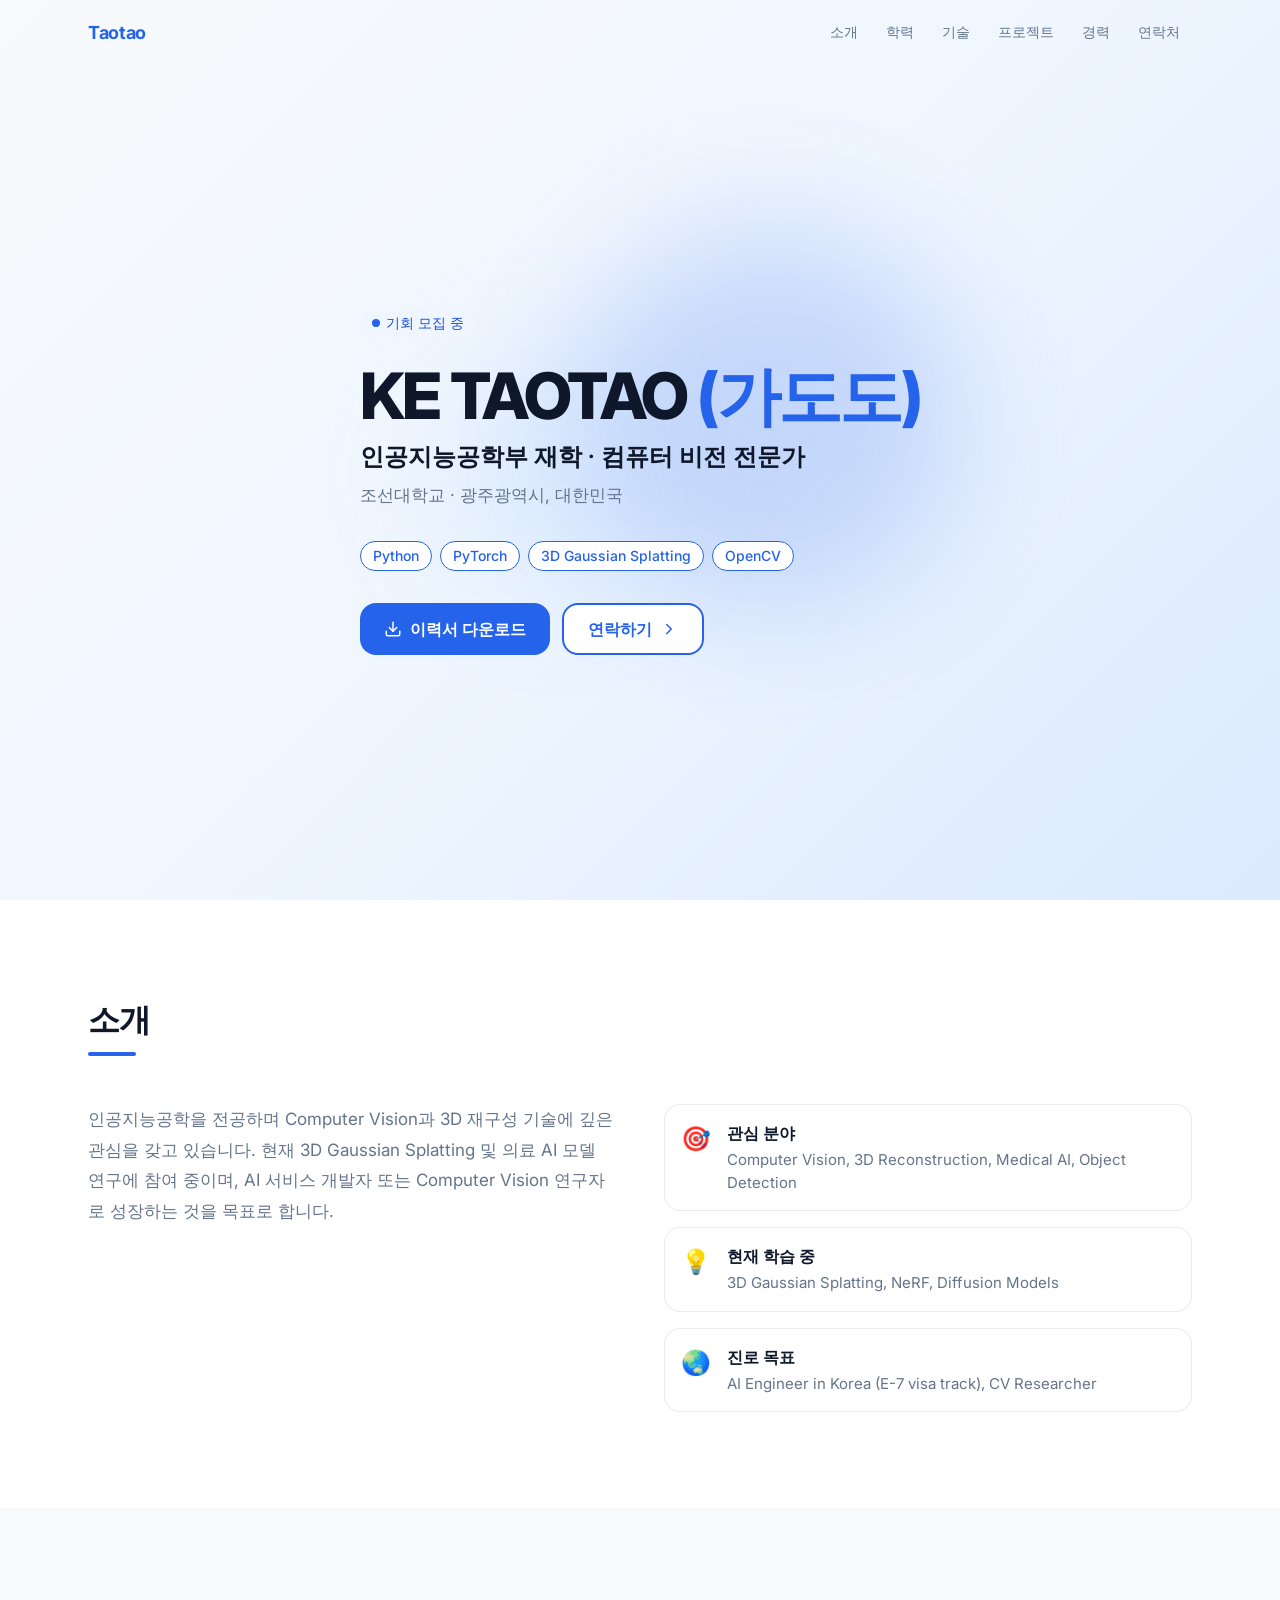
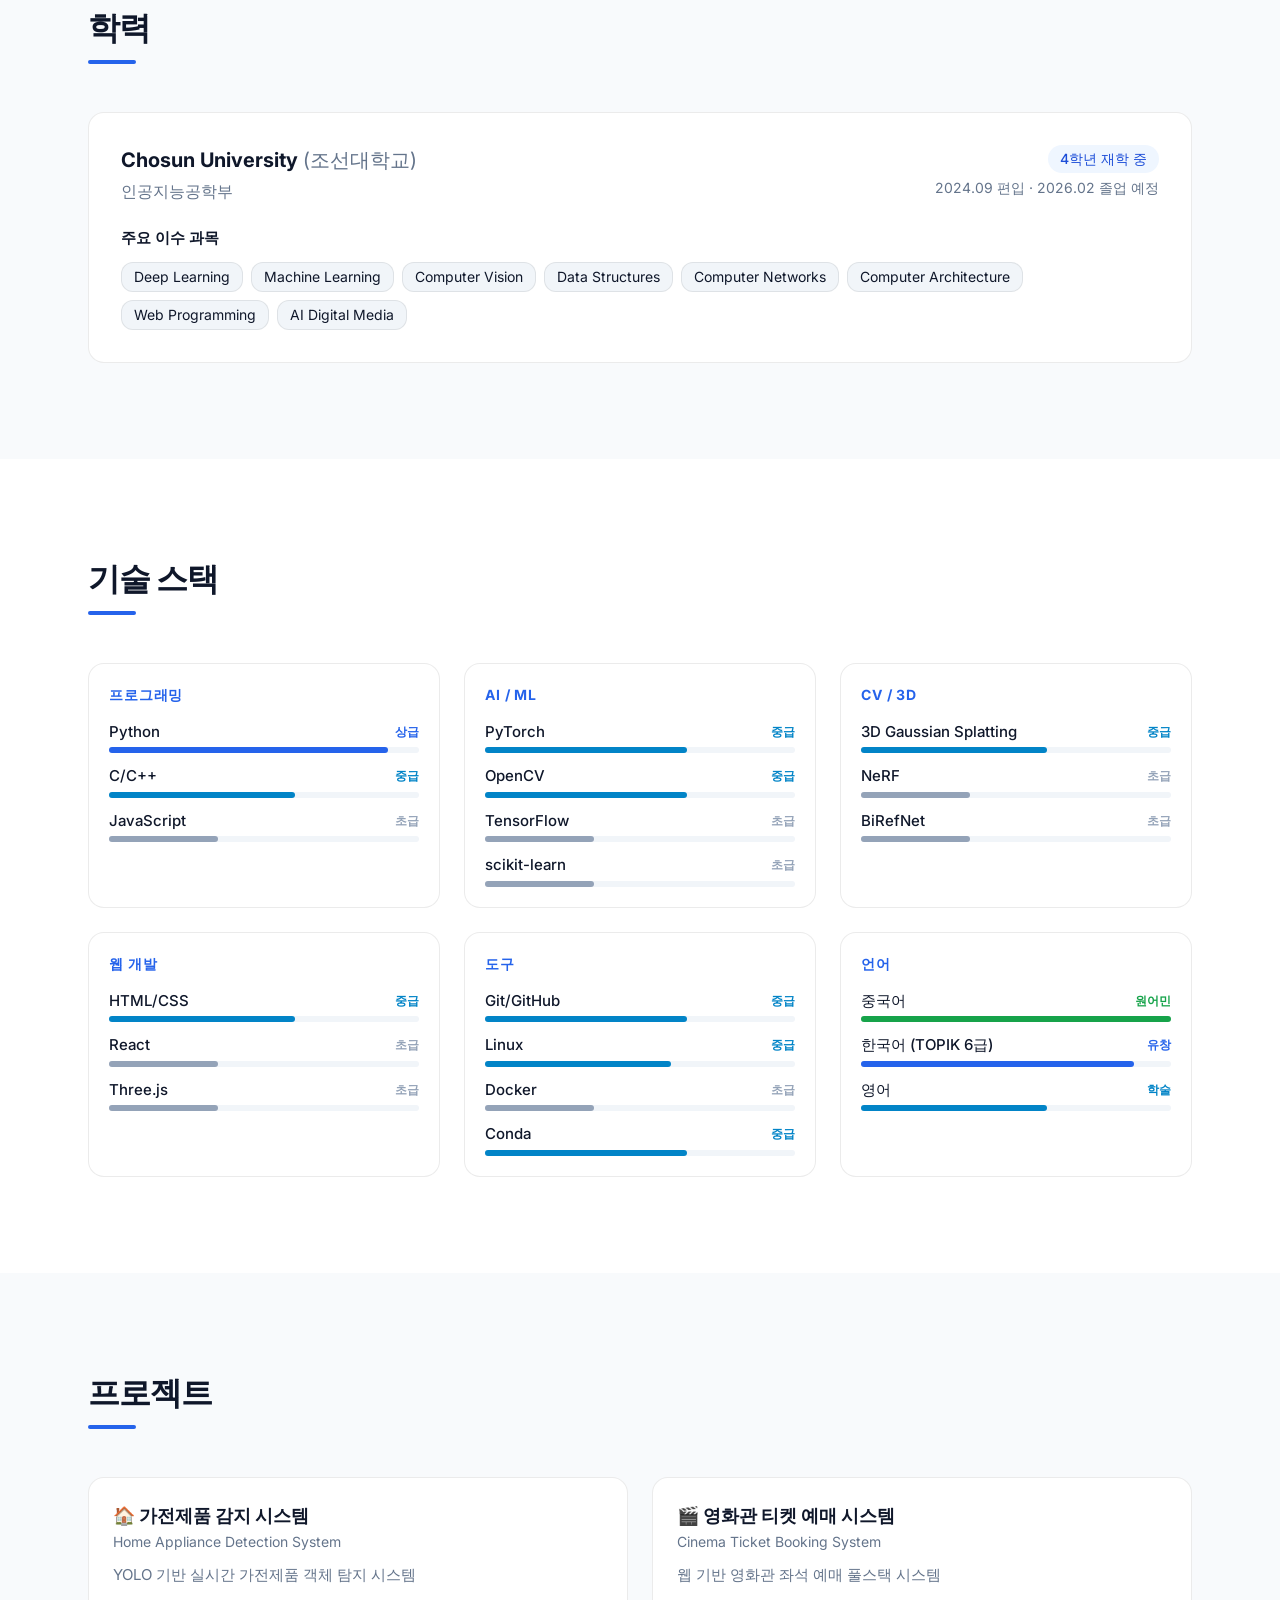
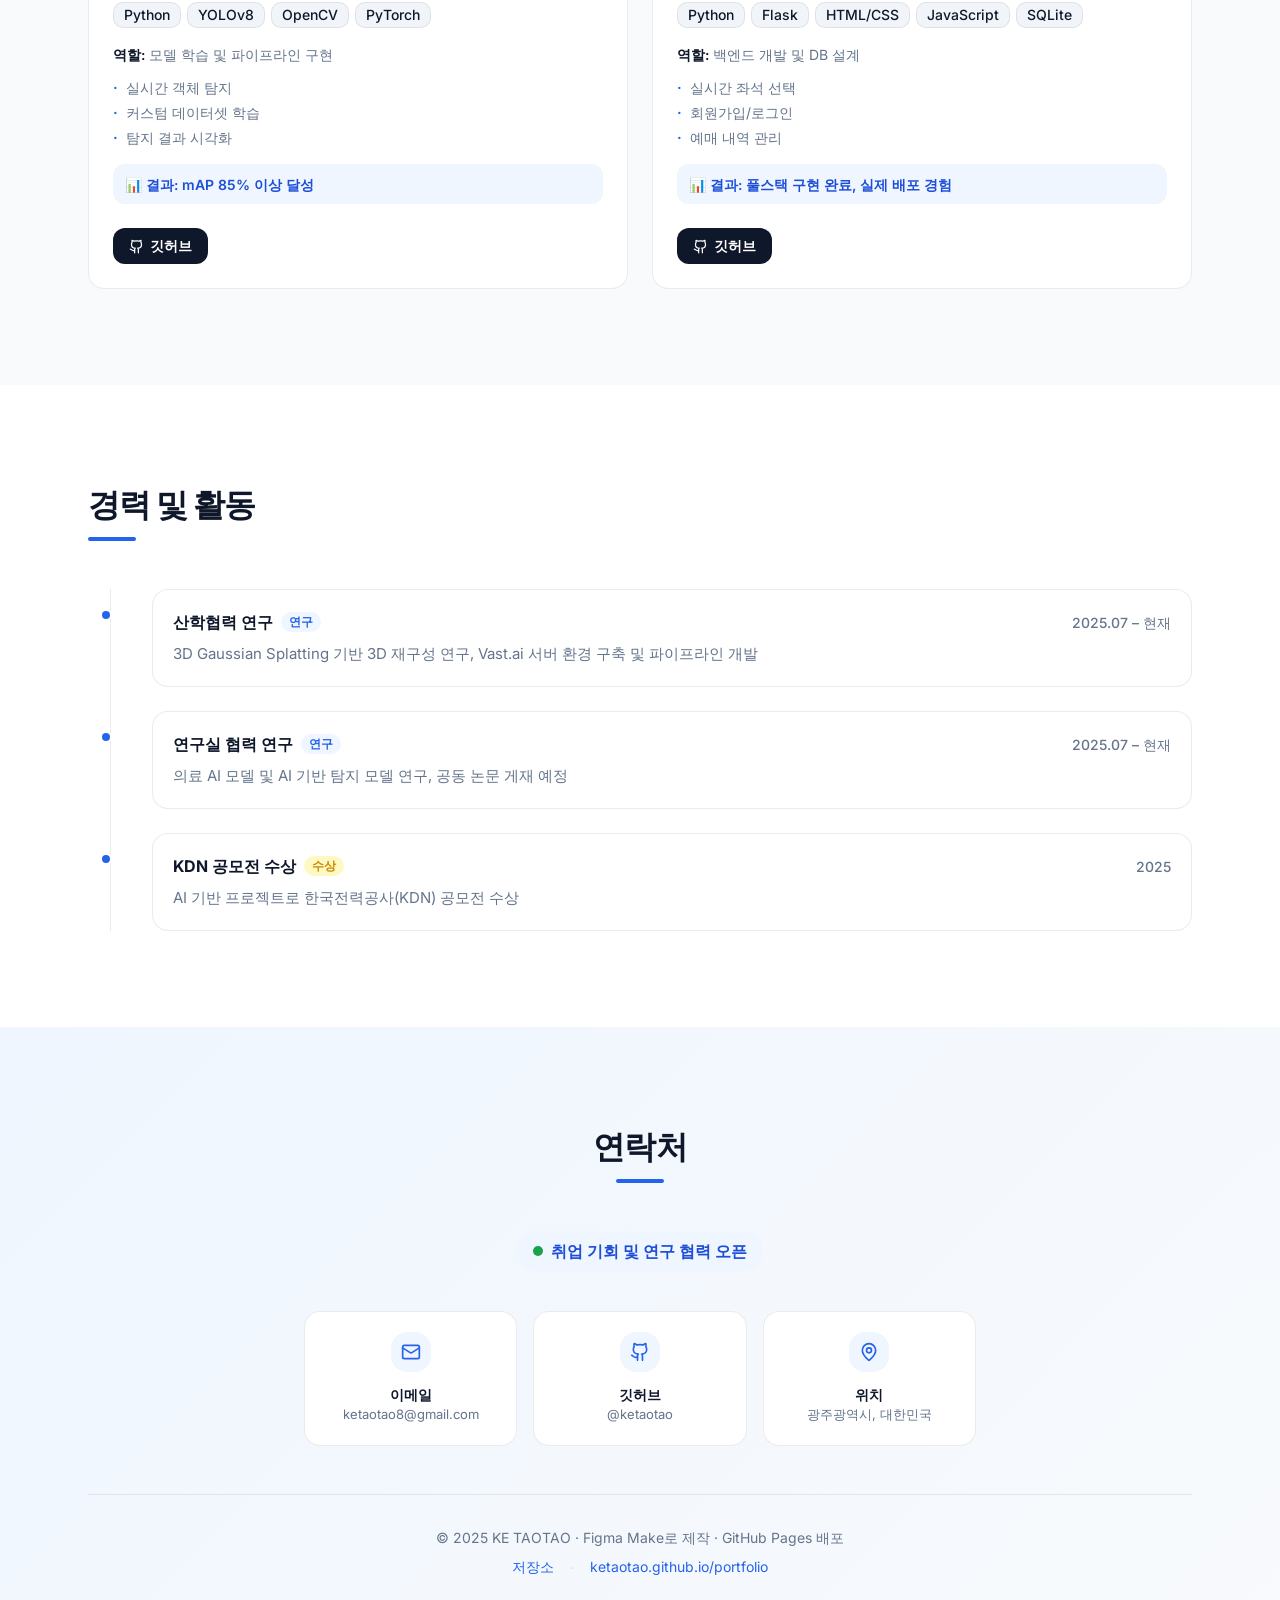
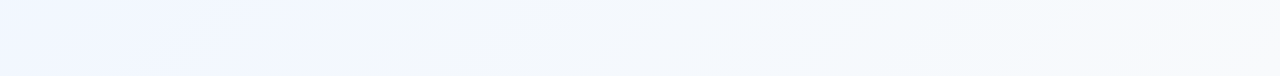
==== index.html @ 7ecfd7c4 "deploy portfolio" ====
<!DOCTYPE html>
  <html lang="en">
    <head>
      
      <meta charset="UTF-8" />
      <meta name="viewport" content="width=device-width, initial-scale=1.0" />
      <title>Personal AI/CS Portfolio Website</title>
      <meta name="description" content="Showcases an AI engineering student&#39;s skills, projects, and experience in computer vision and 3D reconstruction with a clean, modern portfolio layout." />
      <meta name="robots" content="noindex, nofollow" />
      <style>html, body { height: 100%; margin: 0; } #root { height: 100%; }</style>
      
      <script type="module" crossorigin src="/assets/index-Cp-Gc87p.js"></script>
      <link rel="stylesheet" crossorigin href="/assets/index-Dd7KmXSE.css">
    </head>

    <body>
      
      <div id="root"></div>
      
    </body>
  </html>
---- assets/index-Dd7KmXSE.css ----
@import"https://fonts.googleapis.com/css2?family=Inter:wght@300;400;500;600;700;800&display=swap";/*! tailwindcss v4.1.12 | MIT License | https://tailwindcss.com */@layer properties{@supports (((-webkit-hyphens:none)) and (not (margin-trim:inline))) or ((-moz-orient:inline) and (not (color:rgb(from red r g b)))){*,:before,:after,::backdrop{--tw-translate-x:0;--tw-translate-y:0;--tw-translate-z:0;--tw-rotate-x:initial;--tw-rotate-y:initial;--tw-rotate-z:initial;--tw-skew-x:initial;--tw-skew-y:initial;--tw-space-x-reverse:0;--tw-border-style:solid;--tw-leading:initial;--tw-font-weight:initial;--tw-tracking:initial;--tw-ordinal:initial;--tw-slashed-zero:initial;--tw-numeric-figure:initial;--tw-numeric-spacing:initial;--tw-numeric-fraction:initial;--tw-shadow:0 0 #0000;--tw-shadow-color:initial;--tw-shadow-alpha:100%;--tw-inset-shadow:0 0 #0000;--tw-inset-shadow-color:initial;--tw-inset-shadow-alpha:100%;--tw-ring-color:initial;--tw-ring-shadow:0 0 #0000;--tw-inset-ring-color:initial;--tw-inset-ring-shadow:0 0 #0000;--tw-ring-inset:initial;--tw-ring-offset-width:0px;--tw-ring-offset-color:#fff;--tw-ring-offset-shadow:0 0 #0000;--tw-outline-style:solid;--tw-blur:initial;--tw-brightness:initial;--tw-contrast:initial;--tw-grayscale:initial;--tw-hue-rotate:initial;--tw-invert:initial;--tw-opacity:initial;--tw-saturate:initial;--tw-sepia:initial;--tw-drop-shadow:initial;--tw-drop-shadow-color:initial;--tw-drop-shadow-alpha:100%;--tw-drop-shadow-size:initial;--tw-backdrop-blur:initial;--tw-backdrop-brightness:initial;--tw-backdrop-contrast:initial;--tw-backdrop-grayscale:initial;--tw-backdrop-hue-rotate:initial;--tw-backdrop-invert:initial;--tw-backdrop-opacity:initial;--tw-backdrop-saturate:initial;--tw-backdrop-sepia:initial;--tw-duration:initial;--tw-ease:initial;--tw-content:"";--tw-animation-delay:0s;--tw-animation-direction:normal;--tw-animation-duration:initial;--tw-animation-fill-mode:none;--tw-animation-iteration-count:1;--tw-enter-blur:0;--tw-enter-opacity:1;--tw-enter-rotate:0;--tw-enter-scale:1;--tw-enter-translate-x:0;--tw-enter-translate-y:0;--tw-exit-blur:0;--tw-exit-opacity:1;--tw-exit-rotate:0;--tw-exit-scale:1;--tw-exit-translate-x:0;--tw-exit-translate-y:0}}}body{font-family:Inter,system-ui,-apple-system,sans-serif}@layer theme{:root,:host{--font-sans:ui-sans-serif,system-ui,sans-serif,"Apple Color Emoji","Segoe UI Emoji","Segoe UI Symbol","Noto Color Emoji";--font-mono:ui-monospace,SFMono-Regular,Menlo,Monaco,Consolas,"Liberation Mono","Courier New",monospace;--color-gray-100:oklch(96.7% .003 264.542);--color-black:#000;--color-white:#fff;--spacing:.25rem;--container-sm:24rem;--container-lg:32rem;--container-2xl:42rem;--container-3xl:48rem;--container-6xl:72rem;--text-xs:.75rem;--text-xs--line-height:calc(1/.75);--text-sm:.875rem;--text-sm--line-height:calc(1.25/.875);--text-base:1rem;--text-base--line-height: 1.5 ;--text-lg:1.125rem;--text-lg--line-height:calc(1.75/1.125);--text-xl:1.25rem;--text-2xl:1.5rem;--text-2xl--line-height:calc(2/1.5);--font-weight-normal:400;--font-weight-medium:500;--font-weight-semibold:600;--tracking-tight:-.025em;--tracking-widest:.1em;--leading-relaxed:1.625;--radius-xs:.125rem;--radius-2xl:1rem;--ease-in-out:cubic-bezier(.4,0,.2,1);--animate-pulse:pulse 2s cubic-bezier(.4,0,.6,1)infinite;--blur-md:12px;--blur-3xl:64px;--aspect-video:16/9;--default-transition-duration:.15s;--default-transition-timing-function:cubic-bezier(.4,0,.2,1);--default-font-family:var(--font-sans);--default-mono-font-family:var(--font-mono);--color-border:var(--border)}}@layer base{*,:after,:before,::backdrop{box-sizing:border-box;border:0 solid;margin:0;padding:0}::file-selector-button{box-sizing:border-box;border:0 solid;margin:0;padding:0}html,:host{-webkit-text-size-adjust:100%;-moz-tab-size:4;tab-size:4;line-height:1.5;font-family:var(--default-font-family,ui-sans-serif,system-ui,sans-serif,"Apple Color Emoji","Segoe UI Emoji","Segoe UI Symbol","Noto Color Emoji");font-feature-settings:var(--default-font-feature-settings,normal);font-variation-settings:var(--default-font-variation-settings,normal);-webkit-tap-highlight-color:transparent}hr{height:0;color:inherit;border-top-width:1px}abbr:where([title]){-webkit-text-decoration:underline dotted;text-decoration:underline dotted}h1,h2,h3,h4,h5,h6{font-size:inherit;font-weight:inherit}a{color:inherit;-webkit-text-decoration:inherit;text-decoration:inherit}b,strong{font-weight:bolder}code,kbd,samp,pre{font-family:var(--default-mono-font-family,ui-monospace,SFMono-Regular,Menlo,Monaco,Consolas,"Liberation Mono","Courier New",monospace);font-feature-settings:var(--default-mono-font-feature-settings,normal);font-variation-settings:var(--default-mono-font-variation-settings,normal);font-size:1em}small{font-size:80%}sub,sup{vertical-align:baseline;font-size:75%;line-height:0;position:relative}sub{bottom:-.25em}sup{top:-.5em}table{text-indent:0;border-color:inherit;border-collapse:collapse}:-moz-focusring{outline:auto}progress{vertical-align:baseline}summary{display:list-item}ol,ul,menu{list-style:none}img,svg,video,canvas,audio,iframe,embed,object{vertical-align:middle;display:block}img,video{max-width:100%;height:auto}button,input,select,optgroup,textarea{font:inherit;font-feature-settings:inherit;font-variation-settings:inherit;letter-spacing:inherit;color:inherit;opacity:1;background-color:#0000;border-radius:0}::file-selector-button{font:inherit;font-feature-settings:inherit;font-variation-settings:inherit;letter-spacing:inherit;color:inherit;opacity:1;background-color:#0000;border-radius:0}:where(select:is([multiple],[size])) optgroup{font-weight:bolder}:where(select:is([multiple],[size])) optgroup option{padding-inline-start:20px}::file-selector-button{margin-inline-end:4px}::placeholder{opacity:1}@supports (not ((-webkit-appearance:-apple-pay-button))) or (contain-intrinsic-size:1px){::placeholder{color:currentColor}@supports (color:color-mix(in lab,red,red)){::placeholder{color:color-mix(in oklab,currentcolor 50%,transparent)}}}textarea{resize:vertical}::-webkit-search-decoration{-webkit-appearance:none}::-webkit-date-and-time-value{min-height:1lh;text-align:inherit}::-webkit-datetime-edit{display:inline-flex}::-webkit-datetime-edit-fields-wrapper{padding:0}::-webkit-datetime-edit{padding-block:0}::-webkit-datetime-edit-year-field{padding-block:0}::-webkit-datetime-edit-month-field{padding-block:0}::-webkit-datetime-edit-day-field{padding-block:0}::-webkit-datetime-edit-hour-field{padding-block:0}::-webkit-datetime-edit-minute-field{padding-block:0}::-webkit-datetime-edit-second-field{padding-block:0}::-webkit-datetime-edit-millisecond-field{padding-block:0}::-webkit-datetime-edit-meridiem-field{padding-block:0}::-webkit-calendar-picker-indicator{line-height:1}:-moz-ui-invalid{box-shadow:none}button,input:where([type=button],[type=reset],[type=submit]){-webkit-appearance:button;-moz-appearance:button;appearance:button}::file-selector-button{-webkit-appearance:button;-moz-appearance:button;appearance:button}::-webkit-inner-spin-button{height:auto}::-webkit-outer-spin-button{height:auto}[hidden]:where(:not([hidden=until-found])){display:none!important}*{border-color:var(--border);outline-color:var(--ring)}@supports (color:color-mix(in lab,red,red)){*{outline-color:color-mix(in oklab,var(--ring)50%,transparent)}}body{background-color:var(--background);color:var(--foreground)}html{font-size:var(--font-size);scroll-behavior:smooth}h1{font-size:var(--text-2xl);font-weight:var(--font-weight-medium);line-height:1.5}h2{font-size:var(--text-xl);font-weight:var(--font-weight-medium);line-height:1.5}h3{font-size:var(--text-lg);font-weight:var(--font-weight-medium);line-height:1.5}h4,label,button{font-size:var(--text-base);font-weight:var(--font-weight-medium);line-height:1.5}input{font-size:var(--text-base);font-weight:var(--font-weight-normal);line-height:1.5}}@layer components;@layer utilities{.\@container\/card-header{container:card-header/inline-size}.pointer-events-none{pointer-events:none}.invisible{visibility:hidden}.sr-only{clip:rect(0,0,0,0);white-space:nowrap;border-width:0;width:1px;height:1px;margin:-1px;padding:0;position:absolute;overflow:hidden}.absolute{position:absolute}.fixed{position:fixed}.relative{position:relative}.inset-0{inset:calc(var(--spacing)*0)}.inset-x-0{inset-inline:calc(var(--spacing)*0)}.inset-y-0{inset-block:calc(var(--spacing)*0)}.-top-12{top:calc(var(--spacing)*-12)}.top-0{top:calc(var(--spacing)*0)}.top-1\.5{top:calc(var(--spacing)*1.5)}.top-1\/2{top:50%}.top-1\/4{top:25%}.top-3\.5{top:calc(var(--spacing)*3.5)}.top-4{top:calc(var(--spacing)*4)}.top-5{top:calc(var(--spacing)*5)}.top-\[1px\]{top:1px}.top-\[50\%\]{top:50%}.top-\[60\%\]{top:60%}.top-full{top:100%}.-right-12{right:calc(var(--spacing)*-12)}.right-0{right:calc(var(--spacing)*0)}.right-1{right:calc(var(--spacing)*1)}.right-1\/4{right:25%}.right-2{right:calc(var(--spacing)*2)}.right-3{right:calc(var(--spacing)*3)}.right-4{right:calc(var(--spacing)*4)}.-bottom-12{bottom:calc(var(--spacing)*-12)}.bottom-0{bottom:calc(var(--spacing)*0)}.bottom-1\/3{bottom:33.3333%}.-left-12{left:calc(var(--spacing)*-12)}.left-0{left:calc(var(--spacing)*0)}.left-1{left:calc(var(--spacing)*1)}.left-1\/2{left:50%}.left-1\/3{left:33.3333%}.left-2{left:calc(var(--spacing)*2)}.left-\[50\%\]{left:50%}.isolate{isolation:isolate}.z-10{z-index:10}.z-20{z-index:20}.z-50{z-index:50}.z-\[1\]{z-index:1}.col-start-2{grid-column-start:2}.row-span-2{grid-row:span 2/span 2}.row-start-1{grid-row-start:1}.-mx-1{margin-inline:calc(var(--spacing)*-1)}.mx-2{margin-inline:calc(var(--spacing)*2)}.mx-3\.5{margin-inline:calc(var(--spacing)*3.5)}.mx-auto{margin-inline:auto}.my-0\.5{margin-block:calc(var(--spacing)*.5)}.my-1{margin-block:calc(var(--spacing)*1)}.-mt-4{margin-top:calc(var(--spacing)*-4)}.mt-0\.5{margin-top:calc(var(--spacing)*.5)}.mt-1\.5{margin-top:calc(var(--spacing)*1.5)}.mt-2{margin-top:calc(var(--spacing)*2)}.mt-4{margin-top:calc(var(--spacing)*4)}.mt-auto{margin-top:auto}.mb-1{margin-bottom:calc(var(--spacing)*1)}.mb-2{margin-bottom:calc(var(--spacing)*2)}.mb-3{margin-bottom:calc(var(--spacing)*3)}.mb-4{margin-bottom:calc(var(--spacing)*4)}.mb-6{margin-bottom:calc(var(--spacing)*6)}.mb-8{margin-bottom:calc(var(--spacing)*8)}.mb-10{margin-bottom:calc(var(--spacing)*10)}.mb-12{margin-bottom:calc(var(--spacing)*12)}.-ml-4{margin-left:calc(var(--spacing)*-4)}.ml-1{margin-left:calc(var(--spacing)*1)}.ml-auto{margin-left:auto}.line-clamp-1{-webkit-line-clamp:1;-webkit-box-orient:vertical;display:-webkit-box;overflow:hidden}.block{display:block}.flex{display:flex}.grid{display:grid}.hidden{display:none}.inline-block{display:inline-block}.inline-flex{display:inline-flex}.table{display:table}.table-caption{display:table-caption}.table-cell{display:table-cell}.table-row{display:table-row}.field-sizing-content{field-sizing:content}.aspect-square{aspect-ratio:1}.aspect-video{aspect-ratio:var(--aspect-video)}.size-2{width:calc(var(--spacing)*2);height:calc(var(--spacing)*2)}.size-2\.5{width:calc(var(--spacing)*2.5);height:calc(var(--spacing)*2.5)}.size-3{width:calc(var(--spacing)*3);height:calc(var(--spacing)*3)}.size-3\.5{width:calc(var(--spacing)*3.5);height:calc(var(--spacing)*3.5)}.size-4{width:calc(var(--spacing)*4);height:calc(var(--spacing)*4)}.size-7{width:calc(var(--spacing)*7);height:calc(var(--spacing)*7)}.size-8{width:calc(var(--spacing)*8);height:calc(var(--spacing)*8)}.size-9{width:calc(var(--spacing)*9);height:calc(var(--spacing)*9)}.size-10{width:calc(var(--spacing)*10);height:calc(var(--spacing)*10)}.size-full{width:100%;height:100%}.h-1{height:calc(var(--spacing)*1)}.h-1\.5{height:calc(var(--spacing)*1.5)}.h-2{height:calc(var(--spacing)*2)}.h-2\.5{height:calc(var(--spacing)*2.5)}.h-3{height:calc(var(--spacing)*3)}.h-4{height:calc(var(--spacing)*4)}.h-5{height:calc(var(--spacing)*5)}.h-7{height:calc(var(--spacing)*7)}.h-8{height:calc(var(--spacing)*8)}.h-9{height:calc(var(--spacing)*9)}.h-10{height:calc(var(--spacing)*10)}.h-12{height:calc(var(--spacing)*12)}.h-16{height:calc(var(--spacing)*16)}.h-64{height:calc(var(--spacing)*64)}.h-96{height:calc(var(--spacing)*96)}.h-\[1\.15rem\]{height:1.15rem}.h-\[calc\(100\%-1px\)\]{height:calc(100% - 1px)}.h-\[var\(--radix-navigation-menu-viewport-height\)\]{height:var(--radix-navigation-menu-viewport-height)}.h-\[var\(--radix-select-trigger-height\)\]{height:var(--radix-select-trigger-height)}.h-auto{height:auto}.h-full{height:100%}.h-px{height:1px}.h-svh{height:100svh}.max-h-\(--radix-context-menu-content-available-height\){max-height:var(--radix-context-menu-content-available-height)}.max-h-\(--radix-dropdown-menu-content-available-height\){max-height:var(--radix-dropdown-menu-content-available-height)}.max-h-\(--radix-select-content-available-height\){max-height:var(--radix-select-content-available-height)}.max-h-\[300px\]{max-height:300px}.min-h-0{min-height:calc(var(--spacing)*0)}.min-h-4{min-height:calc(var(--spacing)*4)}.min-h-16{min-height:calc(var(--spacing)*16)}.min-h-screen{min-height:100vh}.min-h-svh{min-height:100svh}.w-\(--sidebar-width\){width:var(--sidebar-width)}.w-0{width:calc(var(--spacing)*0)}.w-1{width:calc(var(--spacing)*1)}.w-2{width:calc(var(--spacing)*2)}.w-2\.5{width:calc(var(--spacing)*2.5)}.w-3{width:calc(var(--spacing)*3)}.w-3\/4{width:75%}.w-4{width:calc(var(--spacing)*4)}.w-5{width:calc(var(--spacing)*5)}.w-8{width:calc(var(--spacing)*8)}.w-9{width:calc(var(--spacing)*9)}.w-10{width:calc(var(--spacing)*10)}.w-12{width:calc(var(--spacing)*12)}.w-64{width:calc(var(--spacing)*64)}.w-72{width:calc(var(--spacing)*72)}.w-96{width:calc(var(--spacing)*96)}.w-\[100px\]{width:100px}.w-auto{width:auto}.w-fit{width:fit-content}.w-full{width:100%}.w-max{width:max-content}.w-px{width:1px}.max-w-\(--skeleton-width\){max-width:var(--skeleton-width)}.max-w-2xl{max-width:var(--container-2xl)}.max-w-3xl{max-width:var(--container-3xl)}.max-w-6xl{max-width:var(--container-6xl)}.max-w-\[calc\(100\%-2rem\)\]{max-width:calc(100% - 2rem)}.max-w-max{max-width:max-content}.min-w-0{min-width:calc(var(--spacing)*0)}.min-w-5{min-width:calc(var(--spacing)*5)}.min-w-8{min-width:calc(var(--spacing)*8)}.min-w-9{min-width:calc(var(--spacing)*9)}.min-w-10{min-width:calc(var(--spacing)*10)}.min-w-\[8rem\]{min-width:8rem}.min-w-\[12rem\]{min-width:12rem}.min-w-\[var\(--radix-select-trigger-width\)\]{min-width:var(--radix-select-trigger-width)}.flex-1{flex:1}.shrink-0{flex-shrink:0}.grow{flex-grow:1}.grow-0{flex-grow:0}.basis-full{flex-basis:100%}.caption-bottom{caption-side:bottom}.border-collapse{border-collapse:collapse}.origin-\(--radix-context-menu-content-transform-origin\){transform-origin:var(--radix-context-menu-content-transform-origin)}.origin-\(--radix-dropdown-menu-content-transform-origin\){transform-origin:var(--radix-dropdown-menu-content-transform-origin)}.origin-\(--radix-hover-card-content-transform-origin\){transform-origin:var(--radix-hover-card-content-transform-origin)}.origin-\(--radix-menubar-content-transform-origin\){transform-origin:var(--radix-menubar-content-transform-origin)}.origin-\(--radix-popover-content-transform-origin\){transform-origin:var(--radix-popover-content-transform-origin)}.origin-\(--radix-select-content-transform-origin\){transform-origin:var(--radix-select-content-transform-origin)}.origin-\(--radix-tooltip-content-transform-origin\){transform-origin:var(--radix-tooltip-content-transform-origin)}.-translate-x-1\/2{--tw-translate-x: -50% ;translate:var(--tw-translate-x)var(--tw-translate-y)}.-translate-x-px{--tw-translate-x:-1px;translate:var(--tw-translate-x)var(--tw-translate-y)}.translate-x-\[-50\%\]{--tw-translate-x:-50%;translate:var(--tw-translate-x)var(--tw-translate-y)}.translate-x-px{--tw-translate-x:1px;translate:var(--tw-translate-x)var(--tw-translate-y)}.-translate-y-1\/2{--tw-translate-y: -50% ;translate:var(--tw-translate-x)var(--tw-translate-y)}.translate-y-0\.5{--tw-translate-y:calc(var(--spacing)*.5);translate:var(--tw-translate-x)var(--tw-translate-y)}.translate-y-\[-50\%\]{--tw-translate-y:-50%;translate:var(--tw-translate-x)var(--tw-translate-y)}.translate-y-\[calc\(-50\%_-_2px\)\]{--tw-translate-y: calc(-50% - 2px) ;translate:var(--tw-translate-x)var(--tw-translate-y)}.rotate-45{rotate:45deg}.rotate-90{rotate:90deg}.transform{transform:var(--tw-rotate-x,)var(--tw-rotate-y,)var(--tw-rotate-z,)var(--tw-skew-x,)var(--tw-skew-y,)}.animate-caret-blink{animation:1.25s ease-out infinite caret-blink}.animate-in{animation:enter var(--tw-animation-duration,var(--tw-duration,.15s))var(--tw-ease,ease)var(--tw-animation-delay,0s)var(--tw-animation-iteration-count,1)var(--tw-animation-direction,normal)var(--tw-animation-fill-mode,none)}.animate-pulse{animation:var(--animate-pulse)}.cursor-default{cursor:default}.cursor-pointer{cursor:pointer}.touch-none{touch-action:none}.resize-none{resize:none}.scroll-my-1{scroll-margin-block:calc(var(--spacing)*1)}.scroll-py-1{scroll-padding-block:calc(var(--spacing)*1)}.list-none{list-style-type:none}.auto-rows-min{grid-auto-rows:min-content}.grid-cols-\[0_1fr\]{grid-template-columns:0 1fr}.grid-rows-\[auto_auto\]{grid-template-rows:auto auto}.flex-col{flex-direction:column}.flex-col-reverse{flex-direction:column-reverse}.flex-row{flex-direction:row}.flex-wrap{flex-wrap:wrap}.items-center{align-items:center}.items-end{align-items:flex-end}.items-start{align-items:flex-start}.items-stretch{align-items:stretch}.justify-between{justify-content:space-between}.justify-center{justify-content:center}.justify-items-start{justify-items:start}.gap-1{gap:calc(var(--spacing)*1)}.gap-1\.5{gap:calc(var(--spacing)*1.5)}.gap-2{gap:calc(var(--spacing)*2)}.gap-3{gap:calc(var(--spacing)*3)}.gap-4{gap:calc(var(--spacing)*4)}.gap-6{gap:calc(var(--spacing)*6)}.gap-12{gap:calc(var(--spacing)*12)}:where(.space-x-1>:not(:last-child)){--tw-space-x-reverse:0;margin-inline-start:calc(calc(var(--spacing)*1)*var(--tw-space-x-reverse));margin-inline-end:calc(calc(var(--spacing)*1)*calc(1 - var(--tw-space-x-reverse)))}.gap-y-0\.5{row-gap:calc(var(--spacing)*.5)}.self-start{align-self:flex-start}.justify-self-end{justify-self:flex-end}.overflow-auto{overflow:auto}.overflow-hidden{overflow:hidden}.overflow-x-auto{overflow-x:auto}.overflow-x-hidden{overflow-x:hidden}.overflow-y-auto{overflow-y:auto}.rounded-2xl{border-radius:var(--radius-2xl)}.rounded-\[2px\]{border-radius:2px}.rounded-\[4px\]{border-radius:4px}.rounded-\[inherit\]{border-radius:inherit}.rounded-full{border-radius:3.40282e38px}.rounded-lg{border-radius:var(--radius)}.rounded-md{border-radius:calc(var(--radius) - 2px)}.rounded-none{border-radius:0}.rounded-sm{border-radius:calc(var(--radius) - 4px)}.rounded-xl{border-radius:calc(var(--radius) + 4px)}.rounded-xs{border-radius:var(--radius-xs)}.rounded-tl-sm{border-top-left-radius:calc(var(--radius) - 4px)}.border{border-style:var(--tw-border-style);border-width:1px}.border-2{border-style:var(--tw-border-style);border-width:2px}.border-\[1\.5px\]{border-style:var(--tw-border-style);border-width:1.5px}.border-y{border-block-style:var(--tw-border-style);border-block-width:1px}.border-t{border-top-style:var(--tw-border-style);border-top-width:1px}.border-r{border-right-style:var(--tw-border-style);border-right-width:1px}.border-b{border-bottom-style:var(--tw-border-style);border-bottom-width:1px}.border-l{border-left-style:var(--tw-border-style);border-left-width:1px}.border-dashed{--tw-border-style:dashed;border-style:dashed}.border-\(--color-border\){border-color:var(--color-border)}.border-border,.border-border\/50{border-color:var(--border)}@supports (color:color-mix(in lab,red,red)){.border-border\/50{border-color:color-mix(in oklab,var(--border)50%,transparent)}}.border-input{border-color:var(--input)}.border-primary{border-color:var(--primary)}.border-sidebar-border{border-color:var(--sidebar-border)}.border-transparent{border-color:#0000}.border-white{border-color:var(--color-white)}.border-t-transparent{border-top-color:#0000}.border-l-transparent{border-left-color:#0000}.bg-\(--color-bg\){background-color:var(--color-bg)}.bg-accent{background-color:var(--accent)}.bg-background{background-color:var(--background)}.bg-black\/50{background-color:#00000080}@supports (color:color-mix(in lab,red,red)){.bg-black\/50{background-color:color-mix(in oklab,var(--color-black)50%,transparent)}}.bg-border{background-color:var(--border)}.bg-card{background-color:var(--card)}.bg-destructive{background-color:var(--destructive)}.bg-foreground{background-color:var(--foreground)}.bg-gray-100{background-color:var(--color-gray-100)}.bg-input-background{background-color:var(--input-background)}.bg-muted,.bg-muted\/50{background-color:var(--muted)}@supports (color:color-mix(in lab,red,red)){.bg-muted\/50{background-color:color-mix(in oklab,var(--muted)50%,transparent)}}.bg-popover{background-color:var(--popover)}.bg-primary,.bg-primary\/20{background-color:var(--primary)}@supports (color:color-mix(in lab,red,red)){.bg-primary\/20{background-color:color-mix(in oklab,var(--primary)20%,transparent)}}.bg-secondary{background-color:var(--secondary)}.bg-sidebar{background-color:var(--sidebar)}.bg-sidebar-border{background-color:var(--sidebar-border)}.bg-transparent{background-color:#0000}.bg-white{background-color:var(--color-white)}.bg-white\/95{background-color:#fffffff2}@supports (color:color-mix(in lab,red,red)){.bg-white\/95{background-color:color-mix(in oklab,var(--color-white)95%,transparent)}}.fill-current{fill:currentColor}.fill-primary{fill:var(--primary)}.p-0{padding:calc(var(--spacing)*0)}.p-1{padding:calc(var(--spacing)*1)}.p-2{padding:calc(var(--spacing)*2)}.p-3{padding:calc(var(--spacing)*3)}.p-4{padding:calc(var(--spacing)*4)}.p-5{padding:calc(var(--spacing)*5)}.p-6{padding:calc(var(--spacing)*6)}.p-8{padding:calc(var(--spacing)*8)}.p-\[3px\]{padding:3px}.p-px{padding:1px}.px-1{padding-inline:calc(var(--spacing)*1)}.px-1\.5{padding-inline:calc(var(--spacing)*1.5)}.px-2{padding-inline:calc(var(--spacing)*2)}.px-2\.5{padding-inline:calc(var(--spacing)*2.5)}.px-3{padding-inline:calc(var(--spacing)*3)}.px-4{padding-inline:calc(var(--spacing)*4)}.px-6{padding-inline:calc(var(--spacing)*6)}.py-0\.5{padding-block:calc(var(--spacing)*.5)}.py-1{padding-block:calc(var(--spacing)*1)}.py-1\.5{padding-block:calc(var(--spacing)*1.5)}.py-2{padding-block:calc(var(--spacing)*2)}.py-3{padding-block:calc(var(--spacing)*3)}.py-4{padding-block:calc(var(--spacing)*4)}.py-6{padding-block:calc(var(--spacing)*6)}.py-24{padding-block:calc(var(--spacing)*24)}.pt-0{padding-top:calc(var(--spacing)*0)}.pt-1{padding-top:calc(var(--spacing)*1)}.pt-3{padding-top:calc(var(--spacing)*3)}.pt-4{padding-top:calc(var(--spacing)*4)}.pt-6{padding-top:calc(var(--spacing)*6)}.pt-8{padding-top:calc(var(--spacing)*8)}.pt-16{padding-top:calc(var(--spacing)*16)}.pr-2{padding-right:calc(var(--spacing)*2)}.pr-2\.5{padding-right:calc(var(--spacing)*2.5)}.pr-8{padding-right:calc(var(--spacing)*8)}.pb-3{padding-bottom:calc(var(--spacing)*3)}.pb-4{padding-bottom:calc(var(--spacing)*4)}.pb-6{padding-bottom:calc(var(--spacing)*6)}.pl-2{padding-left:calc(var(--spacing)*2)}.pl-4{padding-left:calc(var(--spacing)*4)}.pl-8{padding-left:calc(var(--spacing)*8)}.text-center{text-align:center}.text-left{text-align:left}.align-middle{vertical-align:middle}.font-mono{font-family:var(--font-mono)}.text-2xl{font-size:var(--text-2xl);line-height:var(--tw-leading,var(--text-2xl--line-height))}.text-base{font-size:var(--text-base);line-height:var(--tw-leading,var(--text-base--line-height))}.text-lg{font-size:var(--text-lg);line-height:var(--tw-leading,var(--text-lg--line-height))}.text-sm{font-size:var(--text-sm);line-height:var(--tw-leading,var(--text-sm--line-height))}.text-xs{font-size:var(--text-xs);line-height:var(--tw-leading,var(--text-xs--line-height))}.text-\[0\.8rem\]{font-size:.8rem}.leading-none{--tw-leading:1;line-height:1}.font-medium{--tw-font-weight:var(--font-weight-medium);font-weight:var(--font-weight-medium)}.font-normal{--tw-font-weight:var(--font-weight-normal);font-weight:var(--font-weight-normal)}.font-semibold{--tw-font-weight:var(--font-weight-semibold);font-weight:var(--font-weight-semibold)}.tracking-tight{--tw-tracking:var(--tracking-tight);letter-spacing:var(--tracking-tight)}.tracking-widest{--tw-tracking:var(--tracking-widest);letter-spacing:var(--tracking-widest)}.text-balance{text-wrap:balance}.break-words{overflow-wrap:break-word}.whitespace-nowrap{white-space:nowrap}.text-accent-foreground{color:var(--accent-foreground)}.text-card-foreground{color:var(--card-foreground)}.text-current{color:currentColor}.text-destructive{color:var(--destructive)}.text-foreground{color:var(--foreground)}.text-muted-foreground{color:var(--muted-foreground)}.text-popover-foreground{color:var(--popover-foreground)}.text-primary{color:var(--primary)}.text-primary-foreground{color:var(--primary-foreground)}.text-secondary-foreground{color:var(--secondary-foreground)}.text-sidebar-foreground,.text-sidebar-foreground\/70{color:var(--sidebar-foreground)}@supports (color:color-mix(in lab,red,red)){.text-sidebar-foreground\/70{color:color-mix(in oklab,var(--sidebar-foreground)70%,transparent)}}.text-white{color:var(--color-white)}.uppercase{text-transform:uppercase}.tabular-nums{--tw-numeric-spacing:tabular-nums;font-variant-numeric:var(--tw-ordinal,)var(--tw-slashed-zero,)var(--tw-numeric-figure,)var(--tw-numeric-spacing,)var(--tw-numeric-fraction,)}.underline-offset-4{text-underline-offset:4px}.opacity-10{opacity:.1}.opacity-20{opacity:.2}.opacity-50{opacity:.5}.opacity-70{opacity:.7}.shadow{--tw-shadow:0 1px 3px 0 var(--tw-shadow-color,#0000001a),0 1px 2px -1px var(--tw-shadow-color,#0000001a);box-shadow:var(--tw-inset-shadow),var(--tw-inset-ring-shadow),var(--tw-ring-offset-shadow),var(--tw-ring-shadow),var(--tw-shadow)}.shadow-\[0_0_0_1px_hsl\(var\(--sidebar-border\)\)\]{--tw-shadow:0 0 0 1px var(--tw-shadow-color,hsl(var(--sidebar-border)));box-shadow:var(--tw-inset-shadow),var(--tw-inset-ring-shadow),var(--tw-ring-offset-shadow),var(--tw-ring-shadow),var(--tw-shadow)}.shadow-lg{--tw-shadow:0 10px 15px -3px var(--tw-shadow-color,#0000001a),0 4px 6px -4px var(--tw-shadow-color,#0000001a);box-shadow:var(--tw-inset-shadow),var(--tw-inset-ring-shadow),var(--tw-ring-offset-shadow),var(--tw-ring-shadow),var(--tw-shadow)}.shadow-md{--tw-shadow:0 4px 6px -1px var(--tw-shadow-color,#0000001a),0 2px 4px -2px var(--tw-shadow-color,#0000001a);box-shadow:var(--tw-inset-shadow),var(--tw-inset-ring-shadow),var(--tw-ring-offset-shadow),var(--tw-ring-shadow),var(--tw-shadow)}.shadow-none{--tw-shadow:0 0 #0000;box-shadow:var(--tw-inset-shadow),var(--tw-inset-ring-shadow),var(--tw-ring-offset-shadow),var(--tw-ring-shadow),var(--tw-shadow)}.shadow-sm{--tw-shadow:0 1px 3px 0 var(--tw-shadow-color,#0000001a),0 1px 2px -1px var(--tw-shadow-color,#0000001a);box-shadow:var(--tw-inset-shadow),var(--tw-inset-ring-shadow),var(--tw-ring-offset-shadow),var(--tw-ring-shadow),var(--tw-shadow)}.shadow-xl{--tw-shadow:0 20px 25px -5px var(--tw-shadow-color,#0000001a),0 8px 10px -6px var(--tw-shadow-color,#0000001a);box-shadow:var(--tw-inset-shadow),var(--tw-inset-ring-shadow),var(--tw-ring-offset-shadow),var(--tw-ring-shadow),var(--tw-shadow)}.shadow-xs{--tw-shadow:0 1px 2px 0 var(--tw-shadow-color,#0000000d);box-shadow:var(--tw-inset-shadow),var(--tw-inset-ring-shadow),var(--tw-ring-offset-shadow),var(--tw-ring-shadow),var(--tw-shadow)}.ring-0{--tw-ring-shadow:var(--tw-ring-inset,)0 0 0 calc(0px + var(--tw-ring-offset-width))var(--tw-ring-color,currentcolor);box-shadow:var(--tw-inset-shadow),var(--tw-inset-ring-shadow),var(--tw-ring-offset-shadow),var(--tw-ring-shadow),var(--tw-shadow)}.ring-ring\/50{--tw-ring-color:var(--ring)}@supports (color:color-mix(in lab,red,red)){.ring-ring\/50{--tw-ring-color:color-mix(in oklab,var(--ring)50%,transparent)}}.ring-sidebar-ring{--tw-ring-color:var(--sidebar-ring)}.ring-offset-background{--tw-ring-offset-color:var(--background)}.outline-hidden{--tw-outline-style:none;outline-style:none}@media(forced-colors:active){.outline-hidden{outline-offset:2px;outline:2px solid #0000}}.outline{outline-style:var(--tw-outline-style);outline-width:1px}.blur-3xl{--tw-blur:blur(var(--blur-3xl));filter:var(--tw-blur,)var(--tw-brightness,)var(--tw-contrast,)var(--tw-grayscale,)var(--tw-hue-rotate,)var(--tw-invert,)var(--tw-saturate,)var(--tw-sepia,)var(--tw-drop-shadow,)}.backdrop-blur-md{--tw-backdrop-blur:blur(var(--blur-md));-webkit-backdrop-filter:var(--tw-backdrop-blur,)var(--tw-backdrop-brightness,)var(--tw-backdrop-contrast,)var(--tw-backdrop-grayscale,)var(--tw-backdrop-hue-rotate,)var(--tw-backdrop-invert,)var(--tw-backdrop-opacity,)var(--tw-backdrop-saturate,)var(--tw-backdrop-sepia,);backdrop-filter:var(--tw-backdrop-blur,)var(--tw-backdrop-brightness,)var(--tw-backdrop-contrast,)var(--tw-backdrop-grayscale,)var(--tw-backdrop-hue-rotate,)var(--tw-backdrop-invert,)var(--tw-backdrop-opacity,)var(--tw-backdrop-saturate,)var(--tw-backdrop-sepia,)}.transition{transition-property:color,background-color,border-color,outline-color,text-decoration-color,fill,stroke,--tw-gradient-from,--tw-gradient-via,--tw-gradient-to,opacity,box-shadow,transform,translate,scale,rotate,filter,-webkit-backdrop-filter,backdrop-filter,display,visibility,content-visibility,overlay,pointer-events;transition-timing-function:var(--tw-ease,var(--default-transition-timing-function));transition-duration:var(--tw-duration,var(--default-transition-duration))}.transition-\[color\,box-shadow\]{transition-property:color,box-shadow;transition-timing-function:var(--tw-ease,var(--default-transition-timing-function));transition-duration:var(--tw-duration,var(--default-transition-duration))}.transition-\[left\,right\,width\]{transition-property:left,right,width;transition-timing-function:var(--tw-ease,var(--default-transition-timing-function));transition-duration:var(--tw-duration,var(--default-transition-duration))}.transition-\[margin\,opacity\]{transition-property:margin,opacity;transition-timing-function:var(--tw-ease,var(--default-transition-timing-function));transition-duration:var(--tw-duration,var(--default-transition-duration))}.transition-\[width\,height\,padding\]{transition-property:width,height,padding;transition-timing-function:var(--tw-ease,var(--default-transition-timing-function));transition-duration:var(--tw-duration,var(--default-transition-duration))}.transition-\[width\]{transition-property:width;transition-timing-function:var(--tw-ease,var(--default-transition-timing-function));transition-duration:var(--tw-duration,var(--default-transition-duration))}.transition-all{transition-property:all;transition-timing-function:var(--tw-ease,var(--default-transition-timing-function));transition-duration:var(--tw-duration,var(--default-transition-duration))}.transition-colors{transition-property:color,background-color,border-color,outline-color,text-decoration-color,fill,stroke,--tw-gradient-from,--tw-gradient-via,--tw-gradient-to;transition-timing-function:var(--tw-ease,var(--default-transition-timing-function));transition-duration:var(--tw-duration,var(--default-transition-duration))}.transition-opacity{transition-property:opacity;transition-timing-function:var(--tw-ease,var(--default-transition-timing-function));transition-duration:var(--tw-duration,var(--default-transition-duration))}.transition-shadow{transition-property:box-shadow;transition-timing-function:var(--tw-ease,var(--default-transition-timing-function));transition-duration:var(--tw-duration,var(--default-transition-duration))}.transition-transform{transition-property:transform,translate,scale,rotate;transition-timing-function:var(--tw-ease,var(--default-transition-timing-function));transition-duration:var(--tw-duration,var(--default-transition-duration))}.transition-none{transition-property:none}.duration-200{--tw-duration:.2s;transition-duration:.2s}.duration-300{--tw-duration:.3s;transition-duration:.3s}.duration-1000{--tw-duration:1s;transition-duration:1s}.ease-in-out{--tw-ease:var(--ease-in-out);transition-timing-function:var(--ease-in-out)}.ease-linear{--tw-ease:linear;transition-timing-function:linear}.fade-in-0{--tw-enter-opacity:0}.outline-none{--tw-outline-style:none;outline-style:none}.select-none{-webkit-user-select:none;user-select:none}.zoom-in-95{--tw-enter-scale:.95}.group-focus-within\/menu-item\:opacity-100:is(:where(.group\/menu-item):focus-within *){opacity:1}@media(hover:hover){.group-hover\/menu-item\:opacity-100:is(:where(.group\/menu-item):hover *){opacity:1}}.group-has-data-\[sidebar\=menu-action\]\/menu-item\:pr-8:is(:where(.group\/menu-item):has([data-sidebar=menu-action]) *){padding-right:calc(var(--spacing)*8)}.group-data-\[collapsible\=icon\]\:-mt-8:is(:where(.group)[data-collapsible=icon] *){margin-top:calc(var(--spacing)*-8)}.group-data-\[collapsible\=icon\]\:hidden:is(:where(.group)[data-collapsible=icon] *){display:none}.group-data-\[collapsible\=icon\]\:size-8\!:is(:where(.group)[data-collapsible=icon] *){width:calc(var(--spacing)*8)!important;height:calc(var(--spacing)*8)!important}.group-data-\[collapsible\=icon\]\:w-\(--sidebar-width-icon\):is(:where(.group)[data-collapsible=icon] *){width:var(--sidebar-width-icon)}.group-data-\[collapsible\=icon\]\:w-\[calc\(var\(--sidebar-width-icon\)\+\(--spacing\(4\)\)\)\]:is(:where(.group)[data-collapsible=icon] *){width:calc(var(--sidebar-width-icon) + (calc(var(--spacing)*4)))}.group-data-\[collapsible\=icon\]\:w-\[calc\(var\(--sidebar-width-icon\)\+\(--spacing\(4\)\)\+2px\)\]:is(:where(.group)[data-collapsible=icon] *){width:calc(var(--sidebar-width-icon) + (calc(var(--spacing)*4)) + 2px)}.group-data-\[collapsible\=icon\]\:overflow-hidden:is(:where(.group)[data-collapsible=icon] *){overflow:hidden}.group-data-\[collapsible\=icon\]\:p-0\!:is(:where(.group)[data-collapsible=icon] *){padding:calc(var(--spacing)*0)!important}.group-data-\[collapsible\=icon\]\:p-2\!:is(:where(.group)[data-collapsible=icon] *){padding:calc(var(--spacing)*2)!important}.group-data-\[collapsible\=icon\]\:opacity-0:is(:where(.group)[data-collapsible=icon] *){opacity:0}.group-data-\[collapsible\=offcanvas\]\:right-\[calc\(var\(--sidebar-width\)\*-1\)\]:is(:where(.group)[data-collapsible=offcanvas] *){right:calc(var(--sidebar-width)*-1)}.group-data-\[collapsible\=offcanvas\]\:left-\[calc\(var\(--sidebar-width\)\*-1\)\]:is(:where(.group)[data-collapsible=offcanvas] *){left:calc(var(--sidebar-width)*-1)}.group-data-\[collapsible\=offcanvas\]\:w-0:is(:where(.group)[data-collapsible=offcanvas] *){width:calc(var(--spacing)*0)}.group-data-\[collapsible\=offcanvas\]\:translate-x-0:is(:where(.group)[data-collapsible=offcanvas] *){--tw-translate-x:calc(var(--spacing)*0);translate:var(--tw-translate-x)var(--tw-translate-y)}.group-data-\[disabled\=true\]\:pointer-events-none:is(:where(.group)[data-disabled=true] *){pointer-events:none}.group-data-\[disabled\=true\]\:opacity-50:is(:where(.group)[data-disabled=true] *){opacity:.5}.group-data-\[side\=left\]\:-right-4:is(:where(.group)[data-side=left] *){right:calc(var(--spacing)*-4)}.group-data-\[side\=left\]\:border-r:is(:where(.group)[data-side=left] *){border-right-style:var(--tw-border-style);border-right-width:1px}.group-data-\[side\=right\]\:left-0:is(:where(.group)[data-side=right] *){left:calc(var(--spacing)*0)}.group-data-\[side\=right\]\:rotate-180:is(:where(.group)[data-side=right] *){rotate:180deg}.group-data-\[side\=right\]\:border-l:is(:where(.group)[data-side=right] *){border-left-style:var(--tw-border-style);border-left-width:1px}.group-data-\[state\=open\]\:rotate-180:is(:where(.group)[data-state=open] *){rotate:180deg}.group-data-\[variant\=floating\]\:rounded-lg:is(:where(.group)[data-variant=floating] *){border-radius:var(--radius)}.group-data-\[variant\=floating\]\:border:is(:where(.group)[data-variant=floating] *){border-style:var(--tw-border-style);border-width:1px}.group-data-\[variant\=floating\]\:border-sidebar-border:is(:where(.group)[data-variant=floating] *){border-color:var(--sidebar-border)}.group-data-\[variant\=floating\]\:shadow-sm:is(:where(.group)[data-variant=floating] *){--tw-shadow:0 1px 3px 0 var(--tw-shadow-color,#0000001a),0 1px 2px -1px var(--tw-shadow-color,#0000001a);box-shadow:var(--tw-inset-shadow),var(--tw-inset-ring-shadow),var(--tw-ring-offset-shadow),var(--tw-ring-shadow),var(--tw-shadow)}.group-data-\[vaul-drawer-direction\=bottom\]\/drawer-content\:block:is(:where(.group\/drawer-content)[data-vaul-drawer-direction=bottom] *){display:block}.group-data-\[viewport\=false\]\/navigation-menu\:top-full:is(:where(.group\/navigation-menu)[data-viewport=false] *){top:100%}.group-data-\[viewport\=false\]\/navigation-menu\:mt-1\.5:is(:where(.group\/navigation-menu)[data-viewport=false] *){margin-top:calc(var(--spacing)*1.5)}.group-data-\[viewport\=false\]\/navigation-menu\:overflow-hidden:is(:where(.group\/navigation-menu)[data-viewport=false] *){overflow:hidden}.group-data-\[viewport\=false\]\/navigation-menu\:rounded-md:is(:where(.group\/navigation-menu)[data-viewport=false] *){border-radius:calc(var(--radius) - 2px)}.group-data-\[viewport\=false\]\/navigation-menu\:border:is(:where(.group\/navigation-menu)[data-viewport=false] *){border-style:var(--tw-border-style);border-width:1px}.group-data-\[viewport\=false\]\/navigation-menu\:bg-popover:is(:where(.group\/navigation-menu)[data-viewport=false] *){background-color:var(--popover)}.group-data-\[viewport\=false\]\/navigation-menu\:text-popover-foreground:is(:where(.group\/navigation-menu)[data-viewport=false] *){color:var(--popover-foreground)}.group-data-\[viewport\=false\]\/navigation-menu\:shadow:is(:where(.group\/navigation-menu)[data-viewport=false] *){--tw-shadow:0 1px 3px 0 var(--tw-shadow-color,#0000001a),0 1px 2px -1px var(--tw-shadow-color,#0000001a);box-shadow:var(--tw-inset-shadow),var(--tw-inset-ring-shadow),var(--tw-ring-offset-shadow),var(--tw-ring-shadow),var(--tw-shadow)}.group-data-\[viewport\=false\]\/navigation-menu\:duration-200:is(:where(.group\/navigation-menu)[data-viewport=false] *){--tw-duration:.2s;transition-duration:.2s}@media(hover:hover){.peer-hover\/menu-button\:text-sidebar-accent-foreground:is(:where(.peer\/menu-button):hover~*){color:var(--sidebar-accent-foreground)}}.peer-disabled\:cursor-not-allowed:is(:where(.peer):disabled~*){cursor:not-allowed}.peer-disabled\:opacity-50:is(:where(.peer):disabled~*){opacity:.5}.peer-data-\[active\=true\]\/menu-button\:text-sidebar-accent-foreground:is(:where(.peer\/menu-button)[data-active=true]~*){color:var(--sidebar-accent-foreground)}.peer-data-\[size\=default\]\/menu-button\:top-1\.5:is(:where(.peer\/menu-button)[data-size=default]~*){top:calc(var(--spacing)*1.5)}.peer-data-\[size\=lg\]\/menu-button\:top-2\.5:is(:where(.peer\/menu-button)[data-size=lg]~*){top:calc(var(--spacing)*2.5)}.peer-data-\[size\=sm\]\/menu-button\:top-1:is(:where(.peer\/menu-button)[data-size=sm]~*){top:calc(var(--spacing)*1)}.selection\:bg-primary ::selection{background-color:var(--primary)}.selection\:bg-primary::selection{background-color:var(--primary)}.selection\:text-primary-foreground ::selection{color:var(--primary-foreground)}.selection\:text-primary-foreground::selection{color:var(--primary-foreground)}.file\:inline-flex::file-selector-button{display:inline-flex}.file\:h-7::file-selector-button{height:calc(var(--spacing)*7)}.file\:border-0::file-selector-button{border-style:var(--tw-border-style);border-width:0}.file\:bg-transparent::file-selector-button{background-color:#0000}.file\:text-sm::file-selector-button{font-size:var(--text-sm);line-height:var(--tw-leading,var(--text-sm--line-height))}.file\:font-medium::file-selector-button{--tw-font-weight:var(--font-weight-medium);font-weight:var(--font-weight-medium)}.file\:text-foreground::file-selector-button{color:var(--foreground)}.placeholder\:text-muted-foreground::placeholder{color:var(--muted-foreground)}.after\:absolute:after{content:var(--tw-content);position:absolute}.after\:-inset-2:after{content:var(--tw-content);inset:calc(var(--spacing)*-2)}.after\:inset-y-0:after{content:var(--tw-content);inset-block:calc(var(--spacing)*0)}.after\:left-1\/2:after{content:var(--tw-content);left:50%}.after\:w-1:after{content:var(--tw-content);width:calc(var(--spacing)*1)}.after\:w-\[2px\]:after{content:var(--tw-content);width:2px}.after\:-translate-x-1\/2:after{content:var(--tw-content);--tw-translate-x: -50% ;translate:var(--tw-translate-x)var(--tw-translate-y)}.group-data-\[collapsible\=offcanvas\]\:after\:left-full:is(:where(.group)[data-collapsible=offcanvas] *):after{content:var(--tw-content);left:100%}.first\:rounded-l-md:first-child{border-top-left-radius:calc(var(--radius) - 2px);border-bottom-left-radius:calc(var(--radius) - 2px)}.first\:border-l:first-child{border-left-style:var(--tw-border-style);border-left-width:1px}.last\:mb-0:last-child{margin-bottom:calc(var(--spacing)*0)}.last\:rounded-r-md:last-child{border-top-right-radius:calc(var(--radius) - 2px);border-bottom-right-radius:calc(var(--radius) - 2px)}.last\:border-b-0:last-child{border-bottom-style:var(--tw-border-style);border-bottom-width:0}.focus-within\:relative:focus-within{position:relative}.focus-within\:z-20:focus-within{z-index:20}@media(hover:hover){.hover\:-translate-y-0\.5:hover{--tw-translate-y:calc(var(--spacing)*-.5);translate:var(--tw-translate-x)var(--tw-translate-y)}.hover\:-translate-y-1:hover{--tw-translate-y:calc(var(--spacing)*-1);translate:var(--tw-translate-x)var(--tw-translate-y)}.hover\:bg-accent:hover{background-color:var(--accent)}.hover\:bg-destructive\/90:hover{background-color:var(--destructive)}@supports (color:color-mix(in lab,red,red)){.hover\:bg-destructive\/90:hover{background-color:color-mix(in oklab,var(--destructive)90%,transparent)}}.hover\:bg-muted:hover,.hover\:bg-muted\/50:hover{background-color:var(--muted)}@supports (color:color-mix(in lab,red,red)){.hover\:bg-muted\/50:hover{background-color:color-mix(in oklab,var(--muted)50%,transparent)}}.hover\:bg-primary:hover,.hover\:bg-primary\/90:hover{background-color:var(--primary)}@supports (color:color-mix(in lab,red,red)){.hover\:bg-primary\/90:hover{background-color:color-mix(in oklab,var(--primary)90%,transparent)}}.hover\:bg-secondary\/80:hover{background-color:var(--secondary)}@supports (color:color-mix(in lab,red,red)){.hover\:bg-secondary\/80:hover{background-color:color-mix(in oklab,var(--secondary)80%,transparent)}}.hover\:bg-sidebar-accent:hover{background-color:var(--sidebar-accent)}.hover\:text-accent-foreground:hover{color:var(--accent-foreground)}.hover\:text-foreground:hover{color:var(--foreground)}.hover\:text-muted-foreground:hover{color:var(--muted-foreground)}.hover\:text-primary-foreground:hover{color:var(--primary-foreground)}.hover\:text-sidebar-accent-foreground:hover{color:var(--sidebar-accent-foreground)}.hover\:underline:hover{text-decoration-line:underline}.hover\:opacity-100:hover{opacity:1}.hover\:shadow-\[0_0_0_1px_hsl\(var\(--sidebar-accent\)\)\]:hover{--tw-shadow:0 0 0 1px var(--tw-shadow-color,hsl(var(--sidebar-accent)));box-shadow:var(--tw-inset-shadow),var(--tw-inset-ring-shadow),var(--tw-ring-offset-shadow),var(--tw-ring-shadow),var(--tw-shadow)}.hover\:shadow-lg:hover{--tw-shadow:0 10px 15px -3px var(--tw-shadow-color,#0000001a),0 4px 6px -4px var(--tw-shadow-color,#0000001a);box-shadow:var(--tw-inset-shadow),var(--tw-inset-ring-shadow),var(--tw-ring-offset-shadow),var(--tw-ring-shadow),var(--tw-shadow)}.hover\:shadow-md:hover{--tw-shadow:0 4px 6px -1px var(--tw-shadow-color,#0000001a),0 2px 4px -2px var(--tw-shadow-color,#0000001a);box-shadow:var(--tw-inset-shadow),var(--tw-inset-ring-shadow),var(--tw-ring-offset-shadow),var(--tw-ring-shadow),var(--tw-shadow)}.hover\:ring-4:hover{--tw-ring-shadow:var(--tw-ring-inset,)0 0 0 calc(4px + var(--tw-ring-offset-width))var(--tw-ring-color,currentcolor);box-shadow:var(--tw-inset-shadow),var(--tw-inset-ring-shadow),var(--tw-ring-offset-shadow),var(--tw-ring-shadow),var(--tw-shadow)}.hover\:group-data-\[collapsible\=offcanvas\]\:bg-sidebar:hover:is(:where(.group)[data-collapsible=offcanvas] *){background-color:var(--sidebar)}.hover\:after\:bg-sidebar-border:hover:after{content:var(--tw-content);background-color:var(--sidebar-border)}}.focus\:z-10:focus{z-index:10}.focus\:bg-accent:focus{background-color:var(--accent)}.focus\:bg-primary:focus{background-color:var(--primary)}.focus\:text-accent-foreground:focus{color:var(--accent-foreground)}.focus\:text-primary-foreground:focus{color:var(--primary-foreground)}.focus\:ring-2:focus{--tw-ring-shadow:var(--tw-ring-inset,)0 0 0 calc(2px + var(--tw-ring-offset-width))var(--tw-ring-color,currentcolor);box-shadow:var(--tw-inset-shadow),var(--tw-inset-ring-shadow),var(--tw-ring-offset-shadow),var(--tw-ring-shadow),var(--tw-shadow)}.focus\:ring-ring:focus{--tw-ring-color:var(--ring)}.focus\:ring-offset-2:focus{--tw-ring-offset-width:2px;--tw-ring-offset-shadow:var(--tw-ring-inset,)0 0 0 var(--tw-ring-offset-width)var(--tw-ring-offset-color)}.focus\:outline-hidden:focus{--tw-outline-style:none;outline-style:none}@media(forced-colors:active){.focus\:outline-hidden:focus{outline-offset:2px;outline:2px solid #0000}}.focus-visible\:z-10:focus-visible{z-index:10}.focus-visible\:border-ring:focus-visible{border-color:var(--ring)}.focus-visible\:ring-1:focus-visible{--tw-ring-shadow:var(--tw-ring-inset,)0 0 0 calc(1px + var(--tw-ring-offset-width))var(--tw-ring-color,currentcolor);box-shadow:var(--tw-inset-shadow),var(--tw-inset-ring-shadow),var(--tw-ring-offset-shadow),var(--tw-ring-shadow),var(--tw-shadow)}.focus-visible\:ring-2:focus-visible{--tw-ring-shadow:var(--tw-ring-inset,)0 0 0 calc(2px + var(--tw-ring-offset-width))var(--tw-ring-color,currentcolor);box-shadow:var(--tw-inset-shadow),var(--tw-inset-ring-shadow),var(--tw-ring-offset-shadow),var(--tw-ring-shadow),var(--tw-shadow)}.focus-visible\:ring-4:focus-visible{--tw-ring-shadow:var(--tw-ring-inset,)0 0 0 calc(4px + var(--tw-ring-offset-width))var(--tw-ring-color,currentcolor);box-shadow:var(--tw-inset-shadow),var(--tw-inset-ring-shadow),var(--tw-ring-offset-shadow),var(--tw-ring-shadow),var(--tw-shadow)}.focus-visible\:ring-\[3px\]:focus-visible{--tw-ring-shadow:var(--tw-ring-inset,)0 0 0 calc(3px + var(--tw-ring-offset-width))var(--tw-ring-color,currentcolor);box-shadow:var(--tw-inset-shadow),var(--tw-inset-ring-shadow),var(--tw-ring-offset-shadow),var(--tw-ring-shadow),var(--tw-shadow)}.focus-visible\:ring-destructive\/20:focus-visible{--tw-ring-color:var(--destructive)}@supports (color:color-mix(in lab,red,red)){.focus-visible\:ring-destructive\/20:focus-visible{--tw-ring-color:color-mix(in oklab,var(--destructive)20%,transparent)}}.focus-visible\:ring-ring:focus-visible,.focus-visible\:ring-ring\/50:focus-visible{--tw-ring-color:var(--ring)}@supports (color:color-mix(in lab,red,red)){.focus-visible\:ring-ring\/50:focus-visible{--tw-ring-color:color-mix(in oklab,var(--ring)50%,transparent)}}.focus-visible\:ring-offset-1:focus-visible{--tw-ring-offset-width:1px;--tw-ring-offset-shadow:var(--tw-ring-inset,)0 0 0 var(--tw-ring-offset-width)var(--tw-ring-offset-color)}.focus-visible\:outline-hidden:focus-visible{--tw-outline-style:none;outline-style:none}@media(forced-colors:active){.focus-visible\:outline-hidden:focus-visible{outline-offset:2px;outline:2px solid #0000}}.focus-visible\:outline-1:focus-visible{outline-style:var(--tw-outline-style);outline-width:1px}.focus-visible\:outline-ring:focus-visible{outline-color:var(--ring)}.active\:bg-sidebar-accent:active{background-color:var(--sidebar-accent)}.active\:text-sidebar-accent-foreground:active{color:var(--sidebar-accent-foreground)}.disabled\:pointer-events-none:disabled{pointer-events:none}.disabled\:cursor-not-allowed:disabled{cursor:not-allowed}.disabled\:opacity-50:disabled{opacity:.5}:where([data-side=left]) .in-data-\[side\=left\]\:cursor-w-resize{cursor:w-resize}:where([data-side=right]) .in-data-\[side\=right\]\:cursor-e-resize{cursor:e-resize}.has-disabled\:opacity-50:has(:disabled){opacity:.5}.has-data-\[slot\=card-action\]\:grid-cols-\[1fr_auto\]:has([data-slot=card-action]){grid-template-columns:1fr auto}.has-data-\[variant\=inset\]\:bg-sidebar:has([data-variant=inset]){background-color:var(--sidebar)}.has-\[\>svg\]\:grid-cols-\[calc\(var\(--spacing\)\*4\)_1fr\]:has(>svg){grid-template-columns:calc(var(--spacing)*4)1fr}.has-\[\>svg\]\:gap-x-3:has(>svg){column-gap:calc(var(--spacing)*3)}.has-\[\>svg\]\:px-2\.5:has(>svg){padding-inline:calc(var(--spacing)*2.5)}.has-\[\>svg\]\:px-3:has(>svg){padding-inline:calc(var(--spacing)*3)}.has-\[\>svg\]\:px-4:has(>svg){padding-inline:calc(var(--spacing)*4)}.aria-disabled\:pointer-events-none[aria-disabled=true]{pointer-events:none}.aria-disabled\:opacity-50[aria-disabled=true]{opacity:.5}.aria-invalid\:border-destructive[aria-invalid=true]{border-color:var(--destructive)}.aria-invalid\:ring-destructive\/20[aria-invalid=true]{--tw-ring-color:var(--destructive)}@supports (color:color-mix(in lab,red,red)){.aria-invalid\:ring-destructive\/20[aria-invalid=true]{--tw-ring-color:color-mix(in oklab,var(--destructive)20%,transparent)}}.aria-selected\:bg-accent[aria-selected=true]{background-color:var(--accent)}.aria-selected\:bg-primary[aria-selected=true]{background-color:var(--primary)}.aria-selected\:text-accent-foreground[aria-selected=true]{color:var(--accent-foreground)}.aria-selected\:text-muted-foreground[aria-selected=true]{color:var(--muted-foreground)}.aria-selected\:text-primary-foreground[aria-selected=true]{color:var(--primary-foreground)}.aria-selected\:opacity-100[aria-selected=true]{opacity:1}.data-\[active\=true\]\:z-10[data-active=true]{z-index:10}.data-\[active\=true\]\:border-ring[data-active=true]{border-color:var(--ring)}.data-\[active\=true\]\:bg-accent\/50[data-active=true]{background-color:var(--accent)}@supports (color:color-mix(in lab,red,red)){.data-\[active\=true\]\:bg-accent\/50[data-active=true]{background-color:color-mix(in oklab,var(--accent)50%,transparent)}}.data-\[active\=true\]\:bg-sidebar-accent[data-active=true]{background-color:var(--sidebar-accent)}.data-\[active\=true\]\:font-medium[data-active=true]{--tw-font-weight:var(--font-weight-medium);font-weight:var(--font-weight-medium)}.data-\[active\=true\]\:text-accent-foreground[data-active=true]{color:var(--accent-foreground)}.data-\[active\=true\]\:text-sidebar-accent-foreground[data-active=true]{color:var(--sidebar-accent-foreground)}.data-\[active\=true\]\:ring-\[3px\][data-active=true]{--tw-ring-shadow:var(--tw-ring-inset,)0 0 0 calc(3px + var(--tw-ring-offset-width))var(--tw-ring-color,currentcolor);box-shadow:var(--tw-inset-shadow),var(--tw-inset-ring-shadow),var(--tw-ring-offset-shadow),var(--tw-ring-shadow),var(--tw-shadow)}.data-\[active\=true\]\:ring-ring\/50[data-active=true]{--tw-ring-color:var(--ring)}@supports (color:color-mix(in lab,red,red)){.data-\[active\=true\]\:ring-ring\/50[data-active=true]{--tw-ring-color:color-mix(in oklab,var(--ring)50%,transparent)}}@media(hover:hover){.data-\[active\=true\]\:hover\:bg-accent[data-active=true]:hover{background-color:var(--accent)}}.data-\[active\=true\]\:focus\:bg-accent[data-active=true]:focus{background-color:var(--accent)}.data-\[active\=true\]\:aria-invalid\:border-destructive[data-active=true][aria-invalid=true]{border-color:var(--destructive)}.data-\[active\=true\]\:aria-invalid\:ring-destructive\/20[data-active=true][aria-invalid=true]{--tw-ring-color:var(--destructive)}@supports (color:color-mix(in lab,red,red)){.data-\[active\=true\]\:aria-invalid\:ring-destructive\/20[data-active=true][aria-invalid=true]{--tw-ring-color:color-mix(in oklab,var(--destructive)20%,transparent)}}.data-\[disabled\]\:pointer-events-none[data-disabled]{pointer-events:none}.data-\[disabled\]\:opacity-50[data-disabled]{opacity:.5}.data-\[disabled\=true\]\:pointer-events-none[data-disabled=true]{pointer-events:none}.data-\[disabled\=true\]\:opacity-50[data-disabled=true]{opacity:.5}.data-\[error\=true\]\:text-destructive[data-error=true]{color:var(--destructive)}.data-\[inset\]\:pl-8[data-inset]{padding-left:calc(var(--spacing)*8)}.data-\[motion\=from-end\]\:slide-in-from-right-52[data-motion=from-end]{--tw-enter-translate-x:calc(var(--spacing)*52)}.data-\[motion\=from-start\]\:slide-in-from-left-52[data-motion=from-start]{--tw-enter-translate-x:calc(var(--spacing)*52*-1)}.data-\[motion\=to-end\]\:slide-out-to-right-52[data-motion=to-end]{--tw-exit-translate-x:calc(var(--spacing)*52)}.data-\[motion\=to-start\]\:slide-out-to-left-52[data-motion=to-start]{--tw-exit-translate-x:calc(var(--spacing)*52*-1)}.data-\[motion\^\=from-\]\:animate-in[data-motion^=from-]{animation:enter var(--tw-animation-duration,var(--tw-duration,.15s))var(--tw-ease,ease)var(--tw-animation-delay,0s)var(--tw-animation-iteration-count,1)var(--tw-animation-direction,normal)var(--tw-animation-fill-mode,none)}.data-\[motion\^\=from-\]\:fade-in[data-motion^=from-]{--tw-enter-opacity:0}.data-\[motion\^\=to-\]\:animate-out[data-motion^=to-]{animation:exit var(--tw-animation-duration,var(--tw-duration,.15s))var(--tw-ease,ease)var(--tw-animation-delay,0s)var(--tw-animation-iteration-count,1)var(--tw-animation-direction,normal)var(--tw-animation-fill-mode,none)}.data-\[motion\^\=to-\]\:fade-out[data-motion^=to-]{--tw-exit-opacity:0}.data-\[orientation\=horizontal\]\:h-4[data-orientation=horizontal]{height:calc(var(--spacing)*4)}.data-\[orientation\=horizontal\]\:h-full[data-orientation=horizontal]{height:100%}.data-\[orientation\=horizontal\]\:h-px[data-orientation=horizontal]{height:1px}.data-\[orientation\=horizontal\]\:w-full[data-orientation=horizontal]{width:100%}.data-\[orientation\=vertical\]\:h-full[data-orientation=vertical]{height:100%}.data-\[orientation\=vertical\]\:min-h-44[data-orientation=vertical]{min-height:calc(var(--spacing)*44)}.data-\[orientation\=vertical\]\:w-1\.5[data-orientation=vertical]{width:calc(var(--spacing)*1.5)}.data-\[orientation\=vertical\]\:w-auto[data-orientation=vertical]{width:auto}.data-\[orientation\=vertical\]\:w-full[data-orientation=vertical]{width:100%}.data-\[orientation\=vertical\]\:w-px[data-orientation=vertical]{width:1px}.data-\[orientation\=vertical\]\:flex-col[data-orientation=vertical]{flex-direction:column}.data-\[panel-group-direction\=vertical\]\:h-px[data-panel-group-direction=vertical]{height:1px}.data-\[panel-group-direction\=vertical\]\:w-full[data-panel-group-direction=vertical]{width:100%}.data-\[panel-group-direction\=vertical\]\:flex-col[data-panel-group-direction=vertical]{flex-direction:column}.data-\[panel-group-direction\=vertical\]\:after\:left-0[data-panel-group-direction=vertical]:after{content:var(--tw-content);left:calc(var(--spacing)*0)}.data-\[panel-group-direction\=vertical\]\:after\:h-1[data-panel-group-direction=vertical]:after{content:var(--tw-content);height:calc(var(--spacing)*1)}.data-\[panel-group-direction\=vertical\]\:after\:w-full[data-panel-group-direction=vertical]:after{content:var(--tw-content);width:100%}.data-\[panel-group-direction\=vertical\]\:after\:translate-x-0[data-panel-group-direction=vertical]:after{content:var(--tw-content);--tw-translate-x:calc(var(--spacing)*0);translate:var(--tw-translate-x)var(--tw-translate-y)}.data-\[panel-group-direction\=vertical\]\:after\:-translate-y-1\/2[data-panel-group-direction=vertical]:after{content:var(--tw-content);--tw-translate-y: -50% ;translate:var(--tw-translate-x)var(--tw-translate-y)}.data-\[placeholder\]\:text-muted-foreground[data-placeholder]{color:var(--muted-foreground)}.data-\[selected\=true\]\:bg-accent[data-selected=true]{background-color:var(--accent)}.data-\[selected\=true\]\:text-accent-foreground[data-selected=true]{color:var(--accent-foreground)}.data-\[side\=bottom\]\:translate-y-1[data-side=bottom]{--tw-translate-y:calc(var(--spacing)*1);translate:var(--tw-translate-x)var(--tw-translate-y)}.data-\[side\=bottom\]\:slide-in-from-top-2[data-side=bottom]{--tw-enter-translate-y:calc(var(--spacing)*2*-1)}.data-\[side\=left\]\:-translate-x-1[data-side=left]{--tw-translate-x:calc(var(--spacing)*-1);translate:var(--tw-translate-x)var(--tw-translate-y)}.data-\[side\=left\]\:slide-in-from-right-2[data-side=left]{--tw-enter-translate-x:calc(var(--spacing)*2)}.data-\[side\=right\]\:translate-x-1[data-side=right]{--tw-translate-x:calc(var(--spacing)*1);translate:var(--tw-translate-x)var(--tw-translate-y)}.data-\[side\=right\]\:slide-in-from-left-2[data-side=right]{--tw-enter-translate-x:calc(var(--spacing)*2*-1)}.data-\[side\=top\]\:-translate-y-1[data-side=top]{--tw-translate-y:calc(var(--spacing)*-1);translate:var(--tw-translate-x)var(--tw-translate-y)}.data-\[side\=top\]\:slide-in-from-bottom-2[data-side=top]{--tw-enter-translate-y:calc(var(--spacing)*2)}.data-\[size\=default\]\:h-9[data-size=default]{height:calc(var(--spacing)*9)}.data-\[size\=sm\]\:h-8[data-size=sm]{height:calc(var(--spacing)*8)}:is(.\*\:data-\[slot\=alert-description\]\:text-destructive\/90>*)[data-slot=alert-description]{color:var(--destructive)}@supports (color:color-mix(in lab,red,red)){:is(.\*\:data-\[slot\=alert-description\]\:text-destructive\/90>*)[data-slot=alert-description]{color:color-mix(in oklab,var(--destructive)90%,transparent)}}:is(.\*\*\:data-\[slot\=command-input-wrapper\]\:h-12 *)[data-slot=command-input-wrapper]{height:calc(var(--spacing)*12)}:is(.\*\*\:data-\[slot\=navigation-menu-link\]\:focus\:ring-0 *)[data-slot=navigation-menu-link]:focus{--tw-ring-shadow:var(--tw-ring-inset,)0 0 0 calc(0px + var(--tw-ring-offset-width))var(--tw-ring-color,currentcolor);box-shadow:var(--tw-inset-shadow),var(--tw-inset-ring-shadow),var(--tw-ring-offset-shadow),var(--tw-ring-shadow),var(--tw-shadow)}:is(.\*\*\:data-\[slot\=navigation-menu-link\]\:focus\:outline-none *)[data-slot=navigation-menu-link]:focus{--tw-outline-style:none;outline-style:none}:is(.\*\:data-\[slot\=select-value\]\:line-clamp-1>*)[data-slot=select-value]{-webkit-line-clamp:1;-webkit-box-orient:vertical;display:-webkit-box;overflow:hidden}:is(.\*\:data-\[slot\=select-value\]\:flex>*)[data-slot=select-value]{display:flex}:is(.\*\:data-\[slot\=select-value\]\:items-center>*)[data-slot=select-value]{align-items:center}:is(.\*\:data-\[slot\=select-value\]\:gap-2>*)[data-slot=select-value]{gap:calc(var(--spacing)*2)}.data-\[state\=active\]\:bg-card[data-state=active]{background-color:var(--card)}.data-\[state\=checked\]\:translate-x-\[calc\(100\%-2px\)\][data-state=checked]{--tw-translate-x: calc(100% - 2px) ;translate:var(--tw-translate-x)var(--tw-translate-y)}.data-\[state\=checked\]\:border-primary[data-state=checked]{border-color:var(--primary)}.data-\[state\=checked\]\:bg-primary[data-state=checked]{background-color:var(--primary)}.data-\[state\=checked\]\:text-primary-foreground[data-state=checked]{color:var(--primary-foreground)}.data-\[state\=closed\]\:animate-accordion-up[data-state=closed]{animation:accordion-up var(--tw-animation-duration,var(--tw-duration,.2s))var(--tw-ease,ease-out)var(--tw-animation-delay,0s)var(--tw-animation-iteration-count,1)var(--tw-animation-direction,normal)var(--tw-animation-fill-mode,none)}.data-\[state\=closed\]\:animate-out[data-state=closed]{animation:exit var(--tw-animation-duration,var(--tw-duration,.15s))var(--tw-ease,ease)var(--tw-animation-delay,0s)var(--tw-animation-iteration-count,1)var(--tw-animation-direction,normal)var(--tw-animation-fill-mode,none)}.data-\[state\=closed\]\:duration-300[data-state=closed]{--tw-duration:.3s;transition-duration:.3s}.data-\[state\=closed\]\:fade-out-0[data-state=closed]{--tw-exit-opacity:0}.data-\[state\=closed\]\:zoom-out-95[data-state=closed]{--tw-exit-scale:.95}.data-\[state\=closed\]\:slide-out-to-bottom[data-state=closed]{--tw-exit-translate-y:100%}.data-\[state\=closed\]\:slide-out-to-left[data-state=closed]{--tw-exit-translate-x:-100%}.data-\[state\=closed\]\:slide-out-to-right[data-state=closed]{--tw-exit-translate-x:100%}.data-\[state\=closed\]\:slide-out-to-top[data-state=closed]{--tw-exit-translate-y:-100%}.group-data-\[viewport\=false\]\/navigation-menu\:data-\[state\=closed\]\:animate-out:is(:where(.group\/navigation-menu)[data-viewport=false] *)[data-state=closed]{animation:exit var(--tw-animation-duration,var(--tw-duration,.15s))var(--tw-ease,ease)var(--tw-animation-delay,0s)var(--tw-animation-iteration-count,1)var(--tw-animation-direction,normal)var(--tw-animation-fill-mode,none)}.group-data-\[viewport\=false\]\/navigation-menu\:data-\[state\=closed\]\:fade-out-0:is(:where(.group\/navigation-menu)[data-viewport=false] *)[data-state=closed]{--tw-exit-opacity:0}.group-data-\[viewport\=false\]\/navigation-menu\:data-\[state\=closed\]\:zoom-out-95:is(:where(.group\/navigation-menu)[data-viewport=false] *)[data-state=closed]{--tw-exit-scale:.95}.data-\[state\=hidden\]\:animate-out[data-state=hidden]{animation:exit var(--tw-animation-duration,var(--tw-duration,.15s))var(--tw-ease,ease)var(--tw-animation-delay,0s)var(--tw-animation-iteration-count,1)var(--tw-animation-direction,normal)var(--tw-animation-fill-mode,none)}.data-\[state\=hidden\]\:fade-out[data-state=hidden]{--tw-exit-opacity:0}.data-\[state\=on\]\:bg-accent[data-state=on]{background-color:var(--accent)}.data-\[state\=on\]\:text-accent-foreground[data-state=on]{color:var(--accent-foreground)}.data-\[state\=open\]\:animate-accordion-down[data-state=open]{animation:accordion-down var(--tw-animation-duration,var(--tw-duration,.2s))var(--tw-ease,ease-out)var(--tw-animation-delay,0s)var(--tw-animation-iteration-count,1)var(--tw-animation-direction,normal)var(--tw-animation-fill-mode,none)}.data-\[state\=open\]\:animate-in[data-state=open]{animation:enter var(--tw-animation-duration,var(--tw-duration,.15s))var(--tw-ease,ease)var(--tw-animation-delay,0s)var(--tw-animation-iteration-count,1)var(--tw-animation-direction,normal)var(--tw-animation-fill-mode,none)}.data-\[state\=open\]\:bg-accent[data-state=open],.data-\[state\=open\]\:bg-accent\/50[data-state=open]{background-color:var(--accent)}@supports (color:color-mix(in lab,red,red)){.data-\[state\=open\]\:bg-accent\/50[data-state=open]{background-color:color-mix(in oklab,var(--accent)50%,transparent)}}.data-\[state\=open\]\:bg-secondary[data-state=open]{background-color:var(--secondary)}.data-\[state\=open\]\:text-accent-foreground[data-state=open]{color:var(--accent-foreground)}.data-\[state\=open\]\:text-muted-foreground[data-state=open]{color:var(--muted-foreground)}.data-\[state\=open\]\:opacity-100[data-state=open]{opacity:1}.data-\[state\=open\]\:duration-500[data-state=open]{--tw-duration:.5s;transition-duration:.5s}.data-\[state\=open\]\:fade-in-0[data-state=open]{--tw-enter-opacity:0}.data-\[state\=open\]\:zoom-in-90[data-state=open]{--tw-enter-scale:.9}.data-\[state\=open\]\:zoom-in-95[data-state=open]{--tw-enter-scale:.95}.data-\[state\=open\]\:slide-in-from-bottom[data-state=open]{--tw-enter-translate-y:100%}.data-\[state\=open\]\:slide-in-from-left[data-state=open]{--tw-enter-translate-x:-100%}.data-\[state\=open\]\:slide-in-from-right[data-state=open]{--tw-enter-translate-x:100%}.data-\[state\=open\]\:slide-in-from-top[data-state=open]{--tw-enter-translate-y:-100%}.group-data-\[viewport\=false\]\/navigation-menu\:data-\[state\=open\]\:animate-in:is(:where(.group\/navigation-menu)[data-viewport=false] *)[data-state=open]{animation:enter var(--tw-animation-duration,var(--tw-duration,.15s))var(--tw-ease,ease)var(--tw-animation-delay,0s)var(--tw-animation-iteration-count,1)var(--tw-animation-direction,normal)var(--tw-animation-fill-mode,none)}.group-data-\[viewport\=false\]\/navigation-menu\:data-\[state\=open\]\:fade-in-0:is(:where(.group\/navigation-menu)[data-viewport=false] *)[data-state=open]{--tw-enter-opacity:0}.group-data-\[viewport\=false\]\/navigation-menu\:data-\[state\=open\]\:zoom-in-95:is(:where(.group\/navigation-menu)[data-viewport=false] *)[data-state=open]{--tw-enter-scale:.95}@media(hover:hover){.data-\[state\=open\]\:hover\:bg-accent[data-state=open]:hover{background-color:var(--accent)}.data-\[state\=open\]\:hover\:bg-sidebar-accent[data-state=open]:hover{background-color:var(--sidebar-accent)}.data-\[state\=open\]\:hover\:text-sidebar-accent-foreground[data-state=open]:hover{color:var(--sidebar-accent-foreground)}}.data-\[state\=open\]\:focus\:bg-accent[data-state=open]:focus{background-color:var(--accent)}.data-\[state\=selected\]\:bg-muted[data-state=selected]{background-color:var(--muted)}.data-\[state\=unchecked\]\:translate-x-0[data-state=unchecked]{--tw-translate-x:calc(var(--spacing)*0);translate:var(--tw-translate-x)var(--tw-translate-y)}.data-\[state\=unchecked\]\:bg-switch-background[data-state=unchecked]{background-color:var(--switch-background)}.data-\[state\=visible\]\:animate-in[data-state=visible]{animation:enter var(--tw-animation-duration,var(--tw-duration,.15s))var(--tw-ease,ease)var(--tw-animation-delay,0s)var(--tw-animation-iteration-count,1)var(--tw-animation-direction,normal)var(--tw-animation-fill-mode,none)}.data-\[state\=visible\]\:fade-in[data-state=visible]{--tw-enter-opacity:0}.data-\[variant\=destructive\]\:text-destructive[data-variant=destructive]{color:var(--destructive)}.data-\[variant\=destructive\]\:focus\:bg-destructive\/10[data-variant=destructive]:focus{background-color:var(--destructive)}@supports (color:color-mix(in lab,red,red)){.data-\[variant\=destructive\]\:focus\:bg-destructive\/10[data-variant=destructive]:focus{background-color:color-mix(in oklab,var(--destructive)10%,transparent)}}.data-\[variant\=destructive\]\:focus\:text-destructive[data-variant=destructive]:focus{color:var(--destructive)}.data-\[variant\=outline\]\:border-l-0[data-variant=outline]{border-left-style:var(--tw-border-style);border-left-width:0}.data-\[variant\=outline\]\:shadow-xs[data-variant=outline]{--tw-shadow:0 1px 2px 0 var(--tw-shadow-color,#0000000d);box-shadow:var(--tw-inset-shadow),var(--tw-inset-ring-shadow),var(--tw-ring-offset-shadow),var(--tw-ring-shadow),var(--tw-shadow)}.data-\[variant\=outline\]\:first\:border-l[data-variant=outline]:first-child{border-left-style:var(--tw-border-style);border-left-width:1px}.data-\[vaul-drawer-direction\=bottom\]\:inset-x-0[data-vaul-drawer-direction=bottom]{inset-inline:calc(var(--spacing)*0)}.data-\[vaul-drawer-direction\=bottom\]\:bottom-0[data-vaul-drawer-direction=bottom]{bottom:calc(var(--spacing)*0)}.data-\[vaul-drawer-direction\=bottom\]\:mt-24[data-vaul-drawer-direction=bottom]{margin-top:calc(var(--spacing)*24)}.data-\[vaul-drawer-direction\=bottom\]\:max-h-\[80vh\][data-vaul-drawer-direction=bottom]{max-height:80vh}.data-\[vaul-drawer-direction\=bottom\]\:rounded-t-lg[data-vaul-drawer-direction=bottom]{border-top-left-radius:var(--radius);border-top-right-radius:var(--radius)}.data-\[vaul-drawer-direction\=bottom\]\:border-t[data-vaul-drawer-direction=bottom]{border-top-style:var(--tw-border-style);border-top-width:1px}.data-\[vaul-drawer-direction\=left\]\:inset-y-0[data-vaul-drawer-direction=left]{inset-block:calc(var(--spacing)*0)}.data-\[vaul-drawer-direction\=left\]\:left-0[data-vaul-drawer-direction=left]{left:calc(var(--spacing)*0)}.data-\[vaul-drawer-direction\=left\]\:w-3\/4[data-vaul-drawer-direction=left]{width:75%}.data-\[vaul-drawer-direction\=left\]\:border-r[data-vaul-drawer-direction=left]{border-right-style:var(--tw-border-style);border-right-width:1px}.data-\[vaul-drawer-direction\=right\]\:inset-y-0[data-vaul-drawer-direction=right]{inset-block:calc(var(--spacing)*0)}.data-\[vaul-drawer-direction\=right\]\:right-0[data-vaul-drawer-direction=right]{right:calc(var(--spacing)*0)}.data-\[vaul-drawer-direction\=right\]\:w-3\/4[data-vaul-drawer-direction=right]{width:75%}.data-\[vaul-drawer-direction\=right\]\:border-l[data-vaul-drawer-direction=right]{border-left-style:var(--tw-border-style);border-left-width:1px}.data-\[vaul-drawer-direction\=top\]\:inset-x-0[data-vaul-drawer-direction=top]{inset-inline:calc(var(--spacing)*0)}.data-\[vaul-drawer-direction\=top\]\:top-0[data-vaul-drawer-direction=top]{top:calc(var(--spacing)*0)}.data-\[vaul-drawer-direction\=top\]\:mb-24[data-vaul-drawer-direction=top]{margin-bottom:calc(var(--spacing)*24)}.data-\[vaul-drawer-direction\=top\]\:max-h-\[80vh\][data-vaul-drawer-direction=top]{max-height:80vh}.data-\[vaul-drawer-direction\=top\]\:rounded-b-lg[data-vaul-drawer-direction=top]{border-bottom-right-radius:var(--radius);border-bottom-left-radius:var(--radius)}.data-\[vaul-drawer-direction\=top\]\:border-b[data-vaul-drawer-direction=top]{border-bottom-style:var(--tw-border-style);border-bottom-width:1px}@media(min-width:40rem){.sm\:block{display:block}.sm\:flex{display:flex}.sm\:max-w-lg{max-width:var(--container-lg)}.sm\:max-w-sm{max-width:var(--container-sm)}.sm\:grid-cols-2{grid-template-columns:repeat(2,minmax(0,1fr))}.sm\:grid-cols-3{grid-template-columns:repeat(3,minmax(0,1fr))}.sm\:flex-row{flex-direction:row}.sm\:items-center{align-items:center}.sm\:items-start{align-items:flex-start}.sm\:justify-between{justify-content:space-between}.sm\:justify-end{justify-content:flex-end}.sm\:gap-2\.5{gap:calc(var(--spacing)*2.5)}.sm\:pr-2\.5{padding-right:calc(var(--spacing)*2.5)}.sm\:pl-2\.5{padding-left:calc(var(--spacing)*2.5)}.sm\:pl-16{padding-left:calc(var(--spacing)*16)}.sm\:text-left{text-align:left}.data-\[vaul-drawer-direction\=left\]\:sm\:max-w-sm[data-vaul-drawer-direction=left],.data-\[vaul-drawer-direction\=right\]\:sm\:max-w-sm[data-vaul-drawer-direction=right]{max-width:var(--container-sm)}}@media(min-width:48rem){.md\:absolute{position:absolute}.md\:block{display:block}.md\:flex{display:flex}.md\:hidden{display:none}.md\:w-\[var\(--radix-navigation-menu-viewport-width\)\]{width:var(--radix-navigation-menu-viewport-width)}.md\:w-auto{width:auto}.md\:grid-cols-2{grid-template-columns:repeat(2,minmax(0,1fr))}.md\:flex-row{flex-direction:row}.md\:items-end{align-items:flex-end}.md\:items-start{align-items:flex-start}.md\:justify-between{justify-content:space-between}.md\:text-sm{font-size:var(--text-sm);line-height:var(--tw-leading,var(--text-sm--line-height))}.md\:opacity-0{opacity:0}.md\:peer-data-\[variant\=inset\]\:m-2:is(:where(.peer)[data-variant=inset]~*){margin:calc(var(--spacing)*2)}.md\:peer-data-\[variant\=inset\]\:ml-0:is(:where(.peer)[data-variant=inset]~*){margin-left:calc(var(--spacing)*0)}.md\:peer-data-\[variant\=inset\]\:rounded-xl:is(:where(.peer)[data-variant=inset]~*){border-radius:calc(var(--radius) + 4px)}.md\:peer-data-\[variant\=inset\]\:shadow-sm:is(:where(.peer)[data-variant=inset]~*){--tw-shadow:0 1px 3px 0 var(--tw-shadow-color,#0000001a),0 1px 2px -1px var(--tw-shadow-color,#0000001a);box-shadow:var(--tw-inset-shadow),var(--tw-inset-ring-shadow),var(--tw-ring-offset-shadow),var(--tw-ring-shadow),var(--tw-shadow)}.md\:peer-data-\[variant\=inset\]\:peer-data-\[state\=collapsed\]\:ml-2:is(:where(.peer)[data-variant=inset]~*):is(:where(.peer)[data-state=collapsed]~*){margin-left:calc(var(--spacing)*2)}.md\:after\:hidden:after{content:var(--tw-content);display:none}}@media(min-width:64rem){.lg\:grid-cols-3{grid-template-columns:repeat(3,minmax(0,1fr))}}.dark\:border-input:is(.dark *){border-color:var(--input)}.dark\:bg-destructive\/60:is(.dark *){background-color:var(--destructive)}@supports (color:color-mix(in lab,red,red)){.dark\:bg-destructive\/60:is(.dark *){background-color:color-mix(in oklab,var(--destructive)60%,transparent)}}.dark\:bg-input\/30:is(.dark *){background-color:var(--input)}@supports (color:color-mix(in lab,red,red)){.dark\:bg-input\/30:is(.dark *){background-color:color-mix(in oklab,var(--input)30%,transparent)}}.dark\:text-muted-foreground:is(.dark *){color:var(--muted-foreground)}@media(hover:hover){.dark\:hover\:bg-accent\/50:is(.dark *):hover{background-color:var(--accent)}@supports (color:color-mix(in lab,red,red)){.dark\:hover\:bg-accent\/50:is(.dark *):hover{background-color:color-mix(in oklab,var(--accent)50%,transparent)}}.dark\:hover\:bg-input\/50:is(.dark *):hover{background-color:var(--input)}@supports (color:color-mix(in lab,red,red)){.dark\:hover\:bg-input\/50:is(.dark *):hover{background-color:color-mix(in oklab,var(--input)50%,transparent)}}}.dark\:focus-visible\:ring-destructive\/40:is(.dark *):focus-visible{--tw-ring-color:var(--destructive)}@supports (color:color-mix(in lab,red,red)){.dark\:focus-visible\:ring-destructive\/40:is(.dark *):focus-visible{--tw-ring-color:color-mix(in oklab,var(--destructive)40%,transparent)}}.dark\:aria-invalid\:ring-destructive\/40:is(.dark *)[aria-invalid=true]{--tw-ring-color:var(--destructive)}@supports (color:color-mix(in lab,red,red)){.dark\:aria-invalid\:ring-destructive\/40:is(.dark *)[aria-invalid=true]{--tw-ring-color:color-mix(in oklab,var(--destructive)40%,transparent)}}.dark\:data-\[active\=true\]\:aria-invalid\:ring-destructive\/40:is(.dark *)[data-active=true][aria-invalid=true]{--tw-ring-color:var(--destructive)}@supports (color:color-mix(in lab,red,red)){.dark\:data-\[active\=true\]\:aria-invalid\:ring-destructive\/40:is(.dark *)[data-active=true][aria-invalid=true]{--tw-ring-color:color-mix(in oklab,var(--destructive)40%,transparent)}}.dark\:data-\[state\=active\]\:border-input:is(.dark *)[data-state=active]{border-color:var(--input)}.dark\:data-\[state\=active\]\:bg-input\/30:is(.dark *)[data-state=active]{background-color:var(--input)}@supports (color:color-mix(in lab,red,red)){.dark\:data-\[state\=active\]\:bg-input\/30:is(.dark *)[data-state=active]{background-color:color-mix(in oklab,var(--input)30%,transparent)}}.dark\:data-\[state\=active\]\:text-foreground:is(.dark *)[data-state=active]{color:var(--foreground)}.dark\:data-\[state\=checked\]\:bg-primary:is(.dark *)[data-state=checked]{background-color:var(--primary)}.dark\:data-\[state\=checked\]\:bg-primary-foreground:is(.dark *)[data-state=checked]{background-color:var(--primary-foreground)}.dark\:data-\[state\=unchecked\]\:bg-card-foreground:is(.dark *)[data-state=unchecked]{background-color:var(--card-foreground)}.dark\:data-\[state\=unchecked\]\:bg-input\/80:is(.dark *)[data-state=unchecked]{background-color:var(--input)}@supports (color:color-mix(in lab,red,red)){.dark\:data-\[state\=unchecked\]\:bg-input\/80:is(.dark *)[data-state=unchecked]{background-color:color-mix(in oklab,var(--input)80%,transparent)}}.dark\:data-\[variant\=destructive\]\:focus\:bg-destructive\/20:is(.dark *)[data-variant=destructive]:focus{background-color:var(--destructive)}@supports (color:color-mix(in lab,red,red)){.dark\:data-\[variant\=destructive\]\:focus\:bg-destructive\/20:is(.dark *)[data-variant=destructive]:focus{background-color:color-mix(in oklab,var(--destructive)20%,transparent)}}.\[\&_\.recharts-cartesian-axis-tick_text\]\:fill-muted-foreground .recharts-cartesian-axis-tick text{fill:var(--muted-foreground)}.\[\&_\.recharts-cartesian-grid_line\[stroke\=\'\#ccc\'\]\]\:stroke-border\/50 .recharts-cartesian-grid line[stroke="#ccc"]{stroke:var(--border)}@supports (color:color-mix(in lab,red,red)){.\[\&_\.recharts-cartesian-grid_line\[stroke\=\'\#ccc\'\]\]\:stroke-border\/50 .recharts-cartesian-grid line[stroke="#ccc"]{stroke:color-mix(in oklab,var(--border)50%,transparent)}}.\[\&_\.recharts-curve\.recharts-tooltip-cursor\]\:stroke-border .recharts-curve.recharts-tooltip-cursor{stroke:var(--border)}.\[\&_\.recharts-dot\[stroke\=\'\#fff\'\]\]\:stroke-transparent .recharts-dot[stroke="#fff"]{stroke:#0000}.\[\&_\.recharts-layer\]\:outline-hidden .recharts-layer{--tw-outline-style:none;outline-style:none}@media(forced-colors:active){.\[\&_\.recharts-layer\]\:outline-hidden .recharts-layer{outline-offset:2px;outline:2px solid #0000}}.\[\&_\.recharts-polar-grid_\[stroke\=\'\#ccc\'\]\]\:stroke-border .recharts-polar-grid [stroke="#ccc"]{stroke:var(--border)}.\[\&_\.recharts-radial-bar-background-sector\]\:fill-muted .recharts-radial-bar-background-sector,.\[\&_\.recharts-rectangle\.recharts-tooltip-cursor\]\:fill-muted .recharts-rectangle.recharts-tooltip-cursor{fill:var(--muted)}.\[\&_\.recharts-reference-line_\[stroke\=\'\#ccc\'\]\]\:stroke-border .recharts-reference-line [stroke="#ccc"]{stroke:var(--border)}.\[\&_\.recharts-sector\]\:outline-hidden .recharts-sector{--tw-outline-style:none;outline-style:none}@media(forced-colors:active){.\[\&_\.recharts-sector\]\:outline-hidden .recharts-sector{outline-offset:2px;outline:2px solid #0000}}.\[\&_\.recharts-sector\[stroke\=\'\#fff\'\]\]\:stroke-transparent .recharts-sector[stroke="#fff"]{stroke:#0000}.\[\&_\.recharts-surface\]\:outline-hidden .recharts-surface{--tw-outline-style:none;outline-style:none}@media(forced-colors:active){.\[\&_\.recharts-surface\]\:outline-hidden .recharts-surface{outline-offset:2px;outline:2px solid #0000}}.\[\&_\[cmdk-group-heading\]\]\:px-2 [cmdk-group-heading]{padding-inline:calc(var(--spacing)*2)}.\[\&_\[cmdk-group-heading\]\]\:py-1\.5 [cmdk-group-heading]{padding-block:calc(var(--spacing)*1.5)}.\[\&_\[cmdk-group-heading\]\]\:text-xs [cmdk-group-heading]{font-size:var(--text-xs);line-height:var(--tw-leading,var(--text-xs--line-height))}.\[\&_\[cmdk-group-heading\]\]\:font-medium [cmdk-group-heading]{--tw-font-weight:var(--font-weight-medium);font-weight:var(--font-weight-medium)}.\[\&_\[cmdk-group-heading\]\]\:text-muted-foreground [cmdk-group-heading]{color:var(--muted-foreground)}.\[\&_\[cmdk-group\]\]\:px-2 [cmdk-group]{padding-inline:calc(var(--spacing)*2)}.\[\&_\[cmdk-group\]\:not\(\[hidden\]\)_\~\[cmdk-group\]\]\:pt-0 [cmdk-group]:not([hidden])~[cmdk-group]{padding-top:calc(var(--spacing)*0)}.\[\&_\[cmdk-input-wrapper\]_svg\]\:h-5 [cmdk-input-wrapper] svg{height:calc(var(--spacing)*5)}.\[\&_\[cmdk-input-wrapper\]_svg\]\:w-5 [cmdk-input-wrapper] svg{width:calc(var(--spacing)*5)}.\[\&_\[cmdk-input\]\]\:h-12 [cmdk-input]{height:calc(var(--spacing)*12)}.\[\&_\[cmdk-item\]\]\:px-2 [cmdk-item]{padding-inline:calc(var(--spacing)*2)}.\[\&_\[cmdk-item\]\]\:py-3 [cmdk-item]{padding-block:calc(var(--spacing)*3)}.\[\&_\[cmdk-item\]_svg\]\:h-5 [cmdk-item] svg{height:calc(var(--spacing)*5)}.\[\&_\[cmdk-item\]_svg\]\:w-5 [cmdk-item] svg{width:calc(var(--spacing)*5)}.\[\&_p\]\:leading-relaxed p{--tw-leading:var(--leading-relaxed);line-height:var(--leading-relaxed)}.\[\&_svg\]\:pointer-events-none svg{pointer-events:none}.\[\&_svg\]\:shrink-0 svg{flex-shrink:0}.\[\&_svg\:not\(\[class\*\=\'size-\'\]\)\]\:size-4 svg:not([class*=size-]){width:calc(var(--spacing)*4);height:calc(var(--spacing)*4)}.\[\&_svg\:not\(\[class\*\=\'text-\'\]\)\]\:text-muted-foreground svg:not([class*=text-]){color:var(--muted-foreground)}.\[\&_tr\]\:border-b tr{border-bottom-style:var(--tw-border-style);border-bottom-width:1px}.\[\&_tr\:last-child\]\:border-0 tr:last-child{border-style:var(--tw-border-style);border-width:0}.\[\&\:has\(\>\.day-range-end\)\]\:rounded-r-md:has(>.day-range-end){border-top-right-radius:calc(var(--radius) - 2px);border-bottom-right-radius:calc(var(--radius) - 2px)}.\[\&\:has\(\>\.day-range-start\)\]\:rounded-l-md:has(>.day-range-start){border-top-left-radius:calc(var(--radius) - 2px);border-bottom-left-radius:calc(var(--radius) - 2px)}.\[\&\:has\(\[aria-selected\]\)\]\:rounded-md:has([aria-selected]){border-radius:calc(var(--radius) - 2px)}.\[\&\:has\(\[aria-selected\]\)\]\:bg-accent:has([aria-selected]){background-color:var(--accent)}.first\:\[\&\:has\(\[aria-selected\]\)\]\:rounded-l-md:first-child:has([aria-selected]){border-top-left-radius:calc(var(--radius) - 2px);border-bottom-left-radius:calc(var(--radius) - 2px)}.last\:\[\&\:has\(\[aria-selected\]\)\]\:rounded-r-md:last-child:has([aria-selected]),.\[\&\:has\(\[aria-selected\]\.day-range-end\)\]\:rounded-r-md:has([aria-selected].day-range-end){border-top-right-radius:calc(var(--radius) - 2px);border-bottom-right-radius:calc(var(--radius) - 2px)}.\[\&\:has\(\[role\=checkbox\]\)\]\:pr-0:has([role=checkbox]){padding-right:calc(var(--spacing)*0)}.\[\.border-b\]\:pb-6.border-b{padding-bottom:calc(var(--spacing)*6)}.\[\.border-t\]\:pt-6.border-t{padding-top:calc(var(--spacing)*6)}:is(.\*\:\[span\]\:last\:flex>*):is(span):last-child{display:flex}:is(.\*\:\[span\]\:last\:items-center>*):is(span):last-child{align-items:center}:is(.\*\:\[span\]\:last\:gap-2>*):is(span):last-child{gap:calc(var(--spacing)*2)}:is(.data-\[variant\=destructive\]\:\*\:\[svg\]\:\!text-destructive[data-variant=destructive]>*):is(svg){color:var(--destructive)!important}.\[\&\:last-child\]\:pb-6:last-child{padding-bottom:calc(var(--spacing)*6)}.\[\&\>\[role\=checkbox\]\]\:translate-y-\[2px\]>[role=checkbox]{--tw-translate-y:2px;translate:var(--tw-translate-x)var(--tw-translate-y)}.\[\&\>button\]\:hidden>button{display:none}.\[\&\>span\:last-child\]\:truncate>span:last-child{text-overflow:ellipsis;white-space:nowrap;overflow:hidden}.\[\&\>svg\]\:pointer-events-none>svg{pointer-events:none}.\[\&\>svg\]\:size-3>svg{width:calc(var(--spacing)*3);height:calc(var(--spacing)*3)}.\[\&\>svg\]\:size-3\.5>svg{width:calc(var(--spacing)*3.5);height:calc(var(--spacing)*3.5)}.\[\&\>svg\]\:size-4>svg{width:calc(var(--spacing)*4);height:calc(var(--spacing)*4)}.\[\&\>svg\]\:h-2\.5>svg{height:calc(var(--spacing)*2.5)}.\[\&\>svg\]\:h-3>svg{height:calc(var(--spacing)*3)}.\[\&\>svg\]\:w-2\.5>svg{width:calc(var(--spacing)*2.5)}.\[\&\>svg\]\:w-3>svg{width:calc(var(--spacing)*3)}.\[\&\>svg\]\:shrink-0>svg{flex-shrink:0}.\[\&\>svg\]\:translate-y-0\.5>svg{--tw-translate-y:calc(var(--spacing)*.5);translate:var(--tw-translate-x)var(--tw-translate-y)}.\[\&\>svg\]\:text-current>svg{color:currentColor}.\[\&\>svg\]\:text-muted-foreground>svg{color:var(--muted-foreground)}.\[\&\>svg\]\:text-sidebar-accent-foreground>svg{color:var(--sidebar-accent-foreground)}.\[\&\>tr\]\:last\:border-b-0>tr:last-child{border-bottom-style:var(--tw-border-style);border-bottom-width:0}.\[\&\[data-panel-group-direction\=vertical\]\>div\]\:rotate-90[data-panel-group-direction=vertical]>div{rotate:90deg}.\[\&\[data-state\=open\]\>svg\]\:rotate-180[data-state=open]>svg{rotate:180deg}[data-side=left][data-collapsible=offcanvas] .\[\[data-side\=left\]\[data-collapsible\=offcanvas\]_\&\]\:-right-2{right:calc(var(--spacing)*-2)}[data-side=left][data-state=collapsed] .\[\[data-side\=left\]\[data-state\=collapsed\]_\&\]\:cursor-e-resize{cursor:e-resize}[data-side=right][data-collapsible=offcanvas] .\[\[data-side\=right\]\[data-collapsible\=offcanvas\]_\&\]\:-left-2{left:calc(var(--spacing)*-2)}[data-side=right][data-state=collapsed] .\[\[data-side\=right\]\[data-state\=collapsed\]_\&\]\:cursor-w-resize{cursor:w-resize}@media(hover:hover){a.\[a\&\]\:hover\:bg-accent:hover{background-color:var(--accent)}a.\[a\&\]\:hover\:bg-destructive\/90:hover{background-color:var(--destructive)}@supports (color:color-mix(in lab,red,red)){a.\[a\&\]\:hover\:bg-destructive\/90:hover{background-color:color-mix(in oklab,var(--destructive)90%,transparent)}}a.\[a\&\]\:hover\:bg-primary\/90:hover{background-color:var(--primary)}@supports (color:color-mix(in lab,red,red)){a.\[a\&\]\:hover\:bg-primary\/90:hover{background-color:color-mix(in oklab,var(--primary)90%,transparent)}}a.\[a\&\]\:hover\:bg-secondary\/90:hover{background-color:var(--secondary)}@supports (color:color-mix(in lab,red,red)){a.\[a\&\]\:hover\:bg-secondary\/90:hover{background-color:color-mix(in oklab,var(--secondary)90%,transparent)}}a.\[a\&\]\:hover\:text-accent-foreground:hover{color:var(--accent-foreground)}}}@property --tw-animation-delay{syntax:"*";inherits:false;initial-value:0s}@property --tw-animation-direction{syntax:"*";inherits:false;initial-value:normal}@property --tw-animation-duration{syntax:"*";inherits:false}@property --tw-animation-fill-mode{syntax:"*";inherits:false;initial-value:none}@property --tw-animation-iteration-count{syntax:"*";inherits:false;initial-value:1}@property --tw-enter-blur{syntax:"*";inherits:false;initial-value:0}@property --tw-enter-opacity{syntax:"*";inherits:false;initial-value:1}@property --tw-enter-rotate{syntax:"*";inherits:false;initial-value:0}@property --tw-enter-scale{syntax:"*";inherits:false;initial-value:1}@property --tw-enter-translate-x{syntax:"*";inherits:false;initial-value:0}@property --tw-enter-translate-y{syntax:"*";inherits:false;initial-value:0}@property --tw-exit-blur{syntax:"*";inherits:false;initial-value:0}@property --tw-exit-opacity{syntax:"*";inherits:false;initial-value:1}@property --tw-exit-rotate{syntax:"*";inherits:false;initial-value:0}@property --tw-exit-scale{syntax:"*";inherits:false;initial-value:1}@property --tw-exit-translate-x{syntax:"*";inherits:false;initial-value:0}@property --tw-exit-translate-y{syntax:"*";inherits:false;initial-value:0}:root{--font-size:16px;--background:#fff;--foreground:#0f172a;--card:#fff;--card-foreground:#0f172a;--popover:#fff;--popover-foreground:#0f172a;--primary:#2563eb;--primary-foreground:#fff;--secondary:#f1f5f9;--secondary-foreground:#0f172a;--muted:#f8fafc;--muted-foreground:#64748b;--accent:#eff6ff;--accent-foreground:#1d4ed8;--destructive:#d4183d;--destructive-foreground:#fff;--border:#00000014;--input:transparent;--input-background:#f8fafc;--switch-background:#cbd5e1;--font-weight-medium:500;--font-weight-normal:400;--ring:#2563eb;--chart-1:oklch(64.6% .222 41.116);--chart-2:oklch(60% .118 184.704);--chart-3:oklch(39.8% .07 227.392);--chart-4:oklch(82.8% .189 84.429);--chart-5:oklch(76.9% .188 70.08);--radius:.75rem;--sidebar:#f8fafc;--sidebar-foreground:#0f172a;--sidebar-primary:#2563eb;--sidebar-primary-foreground:#fff;--sidebar-accent:#eff6ff;--sidebar-accent-foreground:#1d4ed8;--sidebar-border:#00000014;--sidebar-ring:#2563eb}.dark{--background:oklch(14.5% 0 0);--foreground:oklch(98.5% 0 0);--card:oklch(14.5% 0 0);--card-foreground:oklch(98.5% 0 0);--popover:oklch(14.5% 0 0);--popover-foreground:oklch(98.5% 0 0);--primary:oklch(98.5% 0 0);--primary-foreground:oklch(20.5% 0 0);--secondary:oklch(26.9% 0 0);--secondary-foreground:oklch(98.5% 0 0);--muted:oklch(26.9% 0 0);--muted-foreground:oklch(70.8% 0 0);--accent:oklch(26.9% 0 0);--accent-foreground:oklch(98.5% 0 0);--destructive:oklch(39.6% .141 25.723);--destructive-foreground:oklch(63.7% .237 25.331);--border:oklch(26.9% 0 0);--input:oklch(26.9% 0 0);--ring:oklch(43.9% 0 0);--font-weight-medium:500;--font-weight-normal:400;--chart-1:oklch(48.8% .243 264.376);--chart-2:oklch(69.6% .17 162.48);--chart-3:oklch(76.9% .188 70.08);--chart-4:oklch(62.7% .265 303.9);--chart-5:oklch(64.5% .246 16.439);--sidebar:oklch(20.5% 0 0);--sidebar-foreground:oklch(98.5% 0 0);--sidebar-primary:oklch(48.8% .243 264.376);--sidebar-primary-foreground:oklch(98.5% 0 0);--sidebar-accent:oklch(26.9% 0 0);--sidebar-accent-foreground:oklch(98.5% 0 0);--sidebar-border:oklch(26.9% 0 0);--sidebar-ring:oklch(43.9% 0 0)}@property --tw-translate-x{syntax:"*";inherits:false;initial-value:0}@property --tw-translate-y{syntax:"*";inherits:false;initial-value:0}@property --tw-translate-z{syntax:"*";inherits:false;initial-value:0}@property --tw-rotate-x{syntax:"*";inherits:false}@property --tw-rotate-y{syntax:"*";inherits:false}@property --tw-rotate-z{syntax:"*";inherits:false}@property --tw-skew-x{syntax:"*";inherits:false}@property --tw-skew-y{syntax:"*";inherits:false}@property --tw-space-x-reverse{syntax:"*";inherits:false;initial-value:0}@property --tw-border-style{syntax:"*";inherits:false;initial-value:solid}@property --tw-leading{syntax:"*";inherits:false}@property --tw-font-weight{syntax:"*";inherits:false}@property --tw-tracking{syntax:"*";inherits:false}@property --tw-ordinal{syntax:"*";inherits:false}@property --tw-slashed-zero{syntax:"*";inherits:false}@property --tw-numeric-figure{syntax:"*";inherits:false}@property --tw-numeric-spacing{syntax:"*";inherits:false}@property --tw-numeric-fraction{syntax:"*";inherits:false}@property --tw-shadow{syntax:"*";inherits:false;initial-value:0 0 #0000}@property --tw-shadow-color{syntax:"*";inherits:false}@property --tw-shadow-alpha{syntax:"<percentage>";inherits:false;initial-value:100%}@property --tw-inset-shadow{syntax:"*";inherits:false;initial-value:0 0 #0000}@property --tw-inset-shadow-color{syntax:"*";inherits:false}@property --tw-inset-shadow-alpha{syntax:"<percentage>";inherits:false;initial-value:100%}@property --tw-ring-color{syntax:"*";inherits:false}@property --tw-ring-shadow{syntax:"*";inherits:false;initial-value:0 0 #0000}@property --tw-inset-ring-color{syntax:"*";inherits:false}@property --tw-inset-ring-shadow{syntax:"*";inherits:false;initial-value:0 0 #0000}@property --tw-ring-inset{syntax:"*";inherits:false}@property --tw-ring-offset-width{syntax:"<length>";inherits:false;initial-value:0}@property --tw-ring-offset-color{syntax:"*";inherits:false;initial-value:#fff}@property --tw-ring-offset-shadow{syntax:"*";inherits:false;initial-value:0 0 #0000}@property --tw-outline-style{syntax:"*";inherits:false;initial-value:solid}@property --tw-blur{syntax:"*";inherits:false}@property --tw-brightness{syntax:"*";inherits:false}@property --tw-contrast{syntax:"*";inherits:false}@property --tw-grayscale{syntax:"*";inherits:false}@property --tw-hue-rotate{syntax:"*";inherits:false}@property --tw-invert{syntax:"*";inherits:false}@property --tw-opacity{syntax:"*";inherits:false}@property --tw-saturate{syntax:"*";inherits:false}@property --tw-sepia{syntax:"*";inherits:false}@property --tw-drop-shadow{syntax:"*";inherits:false}@property --tw-drop-shadow-color{syntax:"*";inherits:false}@property --tw-drop-shadow-alpha{syntax:"<percentage>";inherits:false;initial-value:100%}@property --tw-drop-shadow-size{syntax:"*";inherits:false}@property --tw-backdrop-blur{syntax:"*";inherits:false}@property --tw-backdrop-brightness{syntax:"*";inherits:false}@property --tw-backdrop-contrast{syntax:"*";inherits:false}@property --tw-backdrop-grayscale{syntax:"*";inherits:false}@property --tw-backdrop-hue-rotate{syntax:"*";inherits:false}@property --tw-backdrop-invert{syntax:"*";inherits:false}@property --tw-backdrop-opacity{syntax:"*";inherits:false}@property --tw-backdrop-saturate{syntax:"*";inherits:false}@property --tw-backdrop-sepia{syntax:"*";inherits:false}@property --tw-duration{syntax:"*";inherits:false}@property --tw-ease{syntax:"*";inherits:false}@property --tw-content{syntax:"*";inherits:false;initial-value:""}@keyframes pulse{50%{opacity:.5}}@keyframes enter{0%{opacity:var(--tw-enter-opacity,1);transform:translate3d(var(--tw-enter-translate-x,0),var(--tw-enter-translate-y,0),0)scale3d(var(--tw-enter-scale,1),var(--tw-enter-scale,1),var(--tw-enter-scale,1))rotate(var(--tw-enter-rotate,0));filter:blur(var(--tw-enter-blur,0))}}@keyframes exit{to{opacity:var(--tw-exit-opacity,1);transform:translate3d(var(--tw-exit-translate-x,0),var(--tw-exit-translate-y,0),0)scale3d(var(--tw-exit-scale,1),var(--tw-exit-scale,1),var(--tw-exit-scale,1))rotate(var(--tw-exit-rotate,0));filter:blur(var(--tw-exit-blur,0))}}@keyframes accordion-down{0%{height:0}to{height:var(--radix-accordion-content-height,var(--bits-accordion-content-height,var(--reka-accordion-content-height,var(--kb-accordion-content-height,var(--ngp-accordion-content-height,auto)))))}}@keyframes accordion-up{0%{height:var(--radix-accordion-content-height,var(--bits-accordion-content-height,var(--reka-accordion-content-height,var(--kb-accordion-content-height,var(--ngp-accordion-content-height,auto)))))}to{height:0}}@keyframes caret-blink{0%,70%,to{opacity:1}20%,50%{opacity:0}}
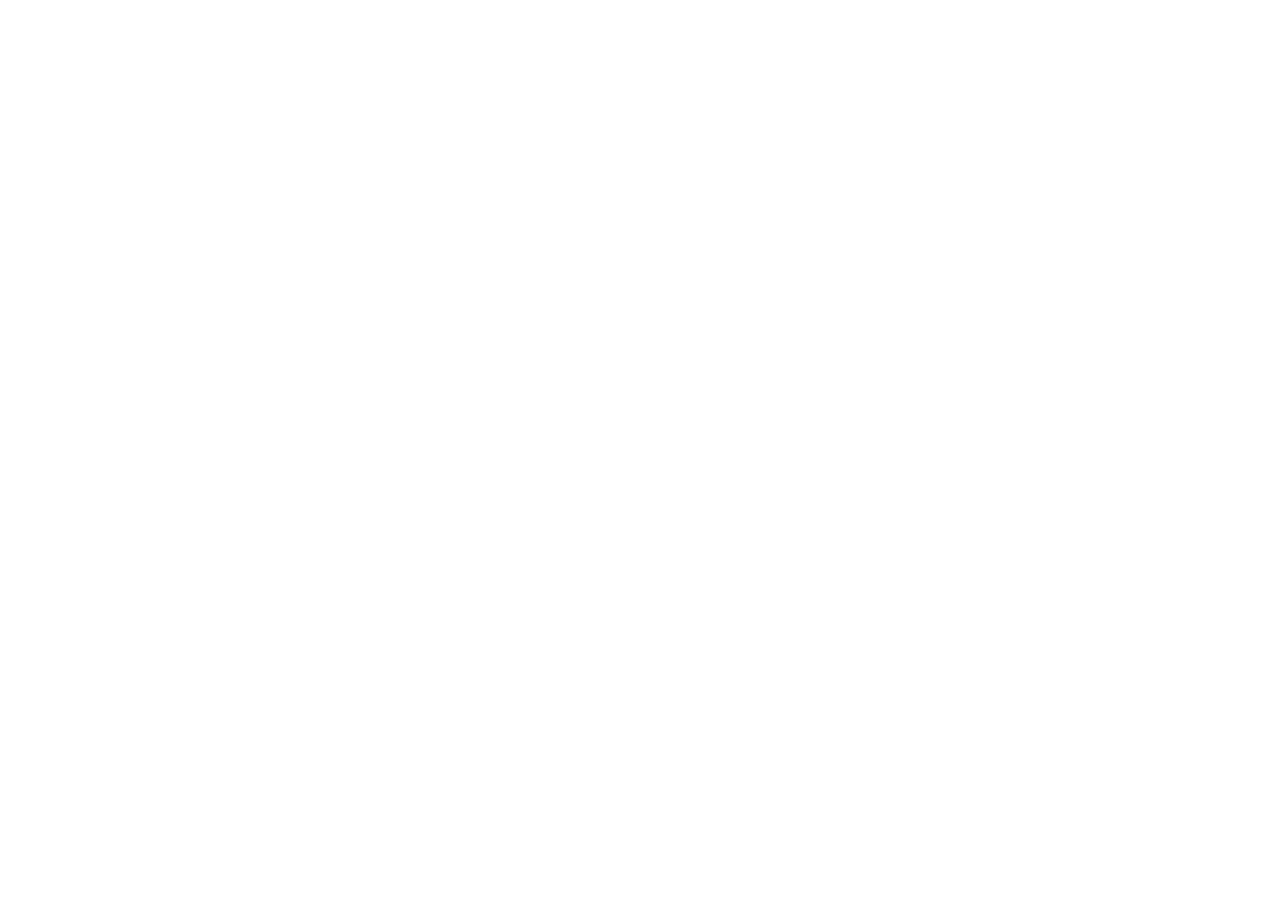
==== commit eb25101b: "fix base path" ====
--- a/index.html
+++ b/index.html
@@ -10,8 +10,8 @@
       <meta name="robots" content="noindex, nofollow" />
       <style>html, body { height: 100%; margin: 0; } #root { height: 100%; }</style>
       
-      <script type="module" crossorigin src="/assets/index-Cp-Gc87p.js"></script>
-      <link rel="stylesheet" crossorigin href="/assets/index-Dd7KmXSE.css">
+      <script type="module" crossorigin src="/portfolio/assets/index-Cp-Gc87p.js"></script>
+      <link rel="stylesheet" crossorigin href="/portfolio/assets/index-Dd7KmXSE.css">
     </head>
 
     <body>
